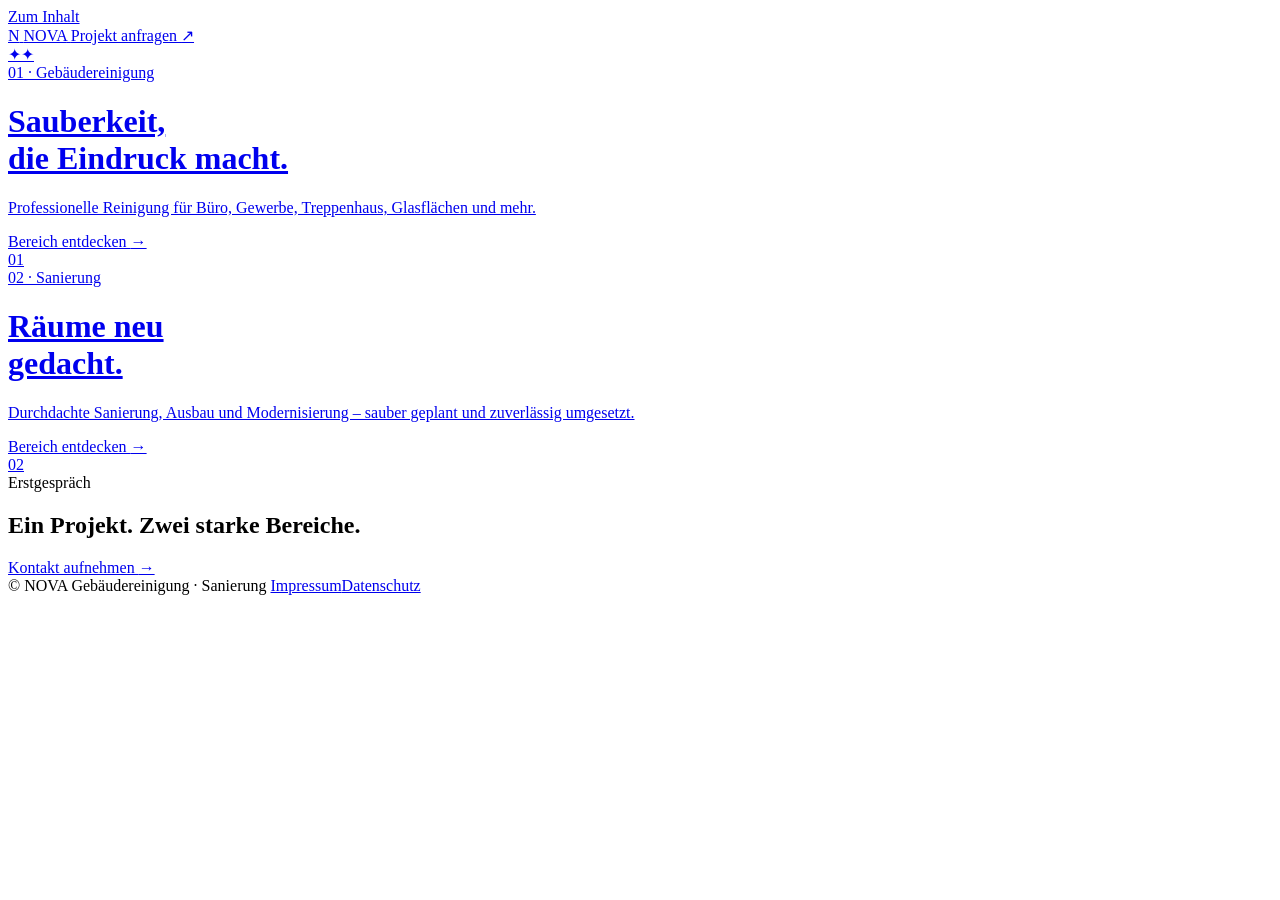
==== index.html @ b368f91c "Initialize website gateway" ====
<!doctype html>
<html lang="de">
<head>
  <meta charset="utf-8">
  <meta name="viewport" content="width=device-width,initial-scale=1">
  <meta name="theme-color" content="#101511">
  <meta name="description" content="Professionelle Gebäudereinigung und Sanierung aus einer Hand.">
  <title>NOVA | Gebäudereinigung & Sanierung</title>
  <link rel="preconnect" href="https://fonts.googleapis.com">
  <link rel="preconnect" href="https://fonts.gstatic.com" crossorigin>
  <link href="https://fonts.googleapis.com/css2?family=DM+Sans:wght@400;500;600;700&family=Manrope:wght@600;700;800&display=swap" rel="stylesheet">
  <link rel="stylesheet" href="styles.css">
</head>
<body class="gateway-page">
  <a class="skip-link" href="#bereiche">Zum Inhalt</a>
  <header class="gateway-header">
    <a class="brand brand--light" href="index.html" aria-label="Startseite">
      <span class="brand-mark" aria-hidden="true">N</span>
      <span>NOVA</span>
    </a>
    <a class="header-cta" href="#kontakt">Projekt anfragen <span aria-hidden="true">↗</span></a>
  </header>

  <main id="bereiche" class="gateway" aria-label="Leistungsbereich auswählen">
    <a class="gateway-panel gateway-panel--clean" href="reinigung.html">
      <div class="gateway-art gateway-art--clean" aria-hidden="true">
        <span class="orb orb-a"></span><span class="orb orb-b"></span><span class="grid-lines"></span>
        <span class="clean-spark spark-1">✦</span><span class="clean-spark spark-2">✦</span>
      </div>
      <div class="panel-shade"></div>
      <div class="gateway-content reveal">
        <span class="eyebrow">01 · Gebäudereinigung</span>
        <h1>Sauberkeit,<br>die Eindruck macht.</h1>
        <p>Professionelle Reinigung für Büro, Gewerbe, Treppenhaus, Glasflächen und mehr.</p>
        <span class="gateway-link">Bereich entdecken <span class="round-arrow">→</span></span>
      </div>
      <div class="panel-index" aria-hidden="true">01</div>
    </a>

    <a class="gateway-panel gateway-panel--build" href="sanierung.html">
      <div class="gateway-art gateway-art--build" aria-hidden="true">
        <span class="blueprint"></span><span class="build-block block-a"></span><span class="build-block block-b"></span>
        <span class="measure-line"></span>
      </div>
      <div class="panel-shade"></div>
      <div class="gateway-content reveal">
        <span class="eyebrow">02 · Sanierung</span>
        <h1>Räume neu<br>gedacht.</h1>
        <p>Durchdachte Sanierung, Ausbau und Modernisierung – sauber geplant und zuverlässig umgesetzt.</p>
        <span class="gateway-link">Bereich entdecken <span class="round-arrow">→</span></span>
      </div>
      <div class="panel-index" aria-hidden="true">02</div>
    </a>
  </main>

  <section id="kontakt" class="gateway-contact">
    <div>
      <span class="eyebrow eyebrow--dark">Erstgespräch</span>
      <h2>Ein Projekt. Zwei starke Bereiche.</h2>
    </div>
    <a href="mailto:kontakt@example.de" class="button button--dark">Kontakt aufnehmen <span>→</span></a>
  </section>

  <footer class="minimal-footer">
    <span>© <span data-year></span> NOVA</span>
    <span>Gebäudereinigung · Sanierung</span>
    <span class="footer-links"><a href="#">Impressum</a><a href="#">Datenschutz</a></span>
  </footer>
  <script src="app.js"></script>
</body>
</html>
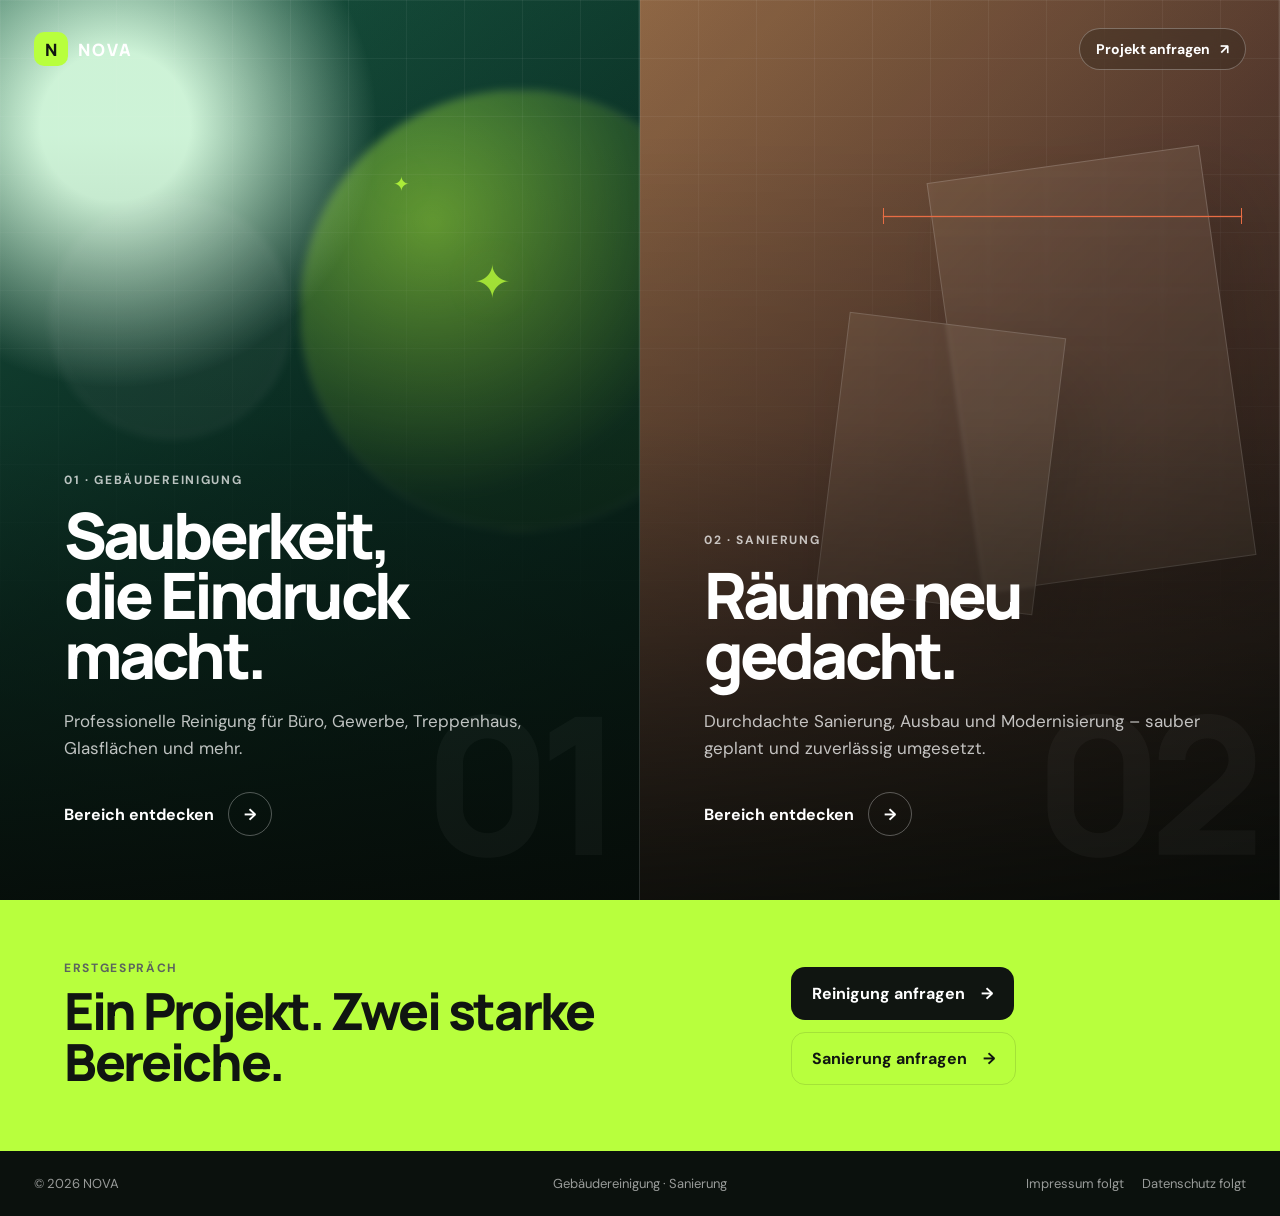
==== commit cc0397d0: "Polish gateway contact actions" ====
--- a/index.html
+++ b/index.html
@@ -58,13 +58,16 @@
       <span class="eyebrow eyebrow--dark">Erstgespräch</span>
       <h2>Ein Projekt. Zwei starke Bereiche.</h2>
     </div>
-    <a href="mailto:kontakt@example.de" class="button button--dark">Kontakt aufnehmen <span>→</span></a>
+    <div class="hero-actions">
+      <a href="reinigung.html#kontakt" class="button button--dark">Reinigung anfragen <span>→</span></a>
+      <a href="sanierung.html#kontakt" class="button button--ghost">Sanierung anfragen <span>→</span></a>
+    </div>
   </section>
 
   <footer class="minimal-footer">
     <span>© <span data-year></span> NOVA</span>
     <span>Gebäudereinigung · Sanierung</span>
-    <span class="footer-links"><a href="#">Impressum</a><a href="#">Datenschutz</a></span>
+    <span class="footer-links"><span>Impressum folgt</span><span>Datenschutz folgt</span></span>
   </footer>
   <script src="app.js"></script>
 </body>
--- a/styles.css
+++ b/styles.css
@@ -0,0 +1,30 @@
+:root{
+  --ink:#101511;--paper:#f4f3ee;--white:#fff;--muted:#69716b;
+  --green:#b8ff3d;--green-deep:#183e2c;--sand:#d9c7a7;--orange:#ff774a;
+  --line:rgba(16,21,17,.12);--radius:26px;--shadow:0 24px 60px rgba(16,21,17,.10);
+}
+*{box-sizing:border-box}html{scroll-behavior:smooth}body{margin:0;font-family:"DM Sans",sans-serif;color:var(--ink);background:var(--paper);-webkit-font-smoothing:antialiased}a{color:inherit;text-decoration:none}button,input,textarea,select{font:inherit}img{max-width:100%;display:block}.skip-link{position:fixed;left:16px;top:-100px;z-index:100;background:#fff;padding:12px 16px;border-radius:12px}.skip-link:focus{top:16px}.brand{display:inline-flex;align-items:center;gap:10px;font:800 17px/1 "Manrope",sans-serif;letter-spacing:.14em}.brand-mark{width:34px;height:34px;display:grid;place-items:center;border-radius:10px;background:var(--ink);color:var(--green);letter-spacing:0}.brand--light{color:#fff}.brand--light .brand-mark{background:var(--green);color:var(--ink)}.eyebrow{display:inline-flex;align-items:center;gap:8px;font-size:12px;font-weight:700;letter-spacing:.14em;text-transform:uppercase;color:rgba(255,255,255,.72)}.eyebrow--dark{color:#5b645e}.button{display:inline-flex;align-items:center;justify-content:center;gap:16px;padding:15px 20px;border-radius:14px;border:1px solid transparent;font-weight:700;transition:.25s ease;cursor:pointer}.button span{transition:transform .25s ease}.button:hover span{transform:translateX(4px)}.button--dark{background:var(--ink);color:#fff}.button--dark:hover{background:#263029}.button--lime{background:var(--green);color:var(--ink)}.button--lime:hover{transform:translateY(-2px);box-shadow:0 12px 28px rgba(184,255,61,.22)}.button--ghost{border-color:var(--line);background:transparent}.button--ghost:hover{background:#fff}.button--light{background:#fff;color:var(--ink)}.container{width:min(1180px,calc(100% - 48px));margin:auto}.section{padding:112px 0}.section-head{display:grid;grid-template-columns:.8fr 1.2fr;gap:56px;align-items:end;margin-bottom:52px}.section-head h2,.display-title{font:800 clamp(38px,5vw,70px)/.98 "Manrope",sans-serif;letter-spacing:-.055em;margin:10px 0 0}.section-head p{margin:0;color:var(--muted);font-size:18px;line-height:1.65;max-width:650px}.reveal{opacity:0;transform:translateY(20px);transition:opacity .7s ease,transform .7s ease}.reveal.is-visible{opacity:1;transform:none}
+
+/* Gateway */
+.gateway-page{background:#0b110d}.gateway-header{position:fixed;z-index:20;top:0;left:0;width:100%;display:flex;justify-content:space-between;align-items:center;padding:28px 34px;color:#fff;pointer-events:none}.gateway-header>*{pointer-events:auto}.header-cta{display:inline-flex;align-items:center;gap:10px;border:1px solid rgba(255,255,255,.28);backdrop-filter:blur(14px);background:rgba(10,15,12,.22);padding:11px 16px;border-radius:999px;font-size:14px;font-weight:700}.gateway{min-height:100svh;display:grid;grid-template-columns:1fr 1fr}.gateway-panel{position:relative;min-height:100svh;overflow:hidden;color:#fff;display:flex;align-items:flex-end;padding:clamp(32px,5vw,74px);isolation:isolate}.gateway-panel:after{content:"";position:absolute;inset:0;border-right:1px solid rgba(255,255,255,.14);pointer-events:none}.gateway-art,.panel-shade{position:absolute;inset:0;z-index:-2}.panel-shade{z-index:-1;background:linear-gradient(180deg,rgba(6,10,7,.05) 15%,rgba(6,10,7,.2) 47%,rgba(6,10,7,.86) 100%)}.gateway-art{transition:transform .8s cubic-bezier(.2,.8,.2,1),filter .8s ease}.gateway-panel:hover .gateway-art{transform:scale(1.045)}.gateway-art--clean{background:radial-gradient(circle at 18% 14%,#d8ffe2 0 8%,transparent 28%),linear-gradient(145deg,#1b5c46 0%,#0b3327 48%,#061b14 100%)}.gateway-art--build{background:linear-gradient(135deg,#966c48 0%,#573b2f 48%,#1e1714 100%)}.orb{position:absolute;border-radius:999px;filter:blur(4px);border:1px solid rgba(255,255,255,.18)}.orb-a{width:440px;height:440px;right:-100px;top:10%;background:radial-gradient(circle at 30% 30%,rgba(184,255,61,.55),rgba(184,255,61,.04) 64%)}.orb-b{width:240px;height:240px;left:8%;top:22%;background:rgba(255,255,255,.05)}.grid-lines,.blueprint{position:absolute;inset:0;background-image:linear-gradient(rgba(255,255,255,.06) 1px,transparent 1px),linear-gradient(90deg,rgba(255,255,255,.06) 1px,transparent 1px);background-size:58px 58px;mask-image:linear-gradient(to bottom,black,transparent 78%)}.clean-spark{position:absolute;color:var(--green);font-size:46px;filter:drop-shadow(0 0 18px rgba(184,255,61,.3))}.spark-1{right:20%;top:28%}.spark-2{right:36%;top:19%;font-size:20px}.build-block{position:absolute;border:1px solid rgba(255,255,255,.18);background:rgba(238,216,188,.09);backdrop-filter:blur(2px);transform:rotate(-8deg);box-shadow:30px 40px 80px rgba(0,0,0,.14)}.block-a{width:43%;height:46%;right:8%;top:18%}.block-b{width:34%;height:31%;right:36%;top:36%;transform:rotate(7deg)}.measure-line{position:absolute;width:56%;height:1px;background:var(--orange);right:6%;top:24%;box-shadow:0 0 0 1px rgba(255,119,74,.15)}.measure-line:before,.measure-line:after{content:"";position:absolute;width:1px;height:16px;background:var(--orange);top:-8px}.measure-line:before{left:0}.measure-line:after{right:0}.gateway-content{position:relative;z-index:2;max-width:620px}.gateway-content h1{font:800 clamp(44px,5vw,78px)/.94 "Manrope",sans-serif;letter-spacing:-.06em;margin:16px 0 22px}.gateway-content p{font-size:17px;line-height:1.6;color:rgba(255,255,255,.74);max-width:500px;margin:0 0 30px}.gateway-link{display:inline-flex;align-items:center;gap:14px;font-weight:700}.round-arrow{display:grid;place-items:center;width:44px;height:44px;border-radius:50%;border:1px solid rgba(255,255,255,.3);transition:.25s ease}.gateway-panel:hover .round-arrow{background:#fff;color:#111;transform:translateX(5px)}.panel-index{position:absolute;right:28px;bottom:22px;font:800 clamp(90px,15vw,210px)/1 "Manrope",sans-serif;letter-spacing:-.07em;color:rgba(255,255,255,.035);z-index:-1}.gateway-contact{background:var(--green);padding:56px max(24px,5vw);display:flex;align-items:center;justify-content:space-between;gap:30px}.gateway-contact h2{font:800 clamp(28px,4vw,52px)/1 "Manrope",sans-serif;letter-spacing:-.045em;margin:8px 0}.minimal-footer{background:#0b110d;color:rgba(255,255,255,.58);display:grid;grid-template-columns:1fr auto 1fr;gap:20px;padding:24px 34px;font-size:13px}.minimal-footer .footer-links{justify-self:end;display:flex;gap:18px}
+
+/* Internal navigation */
+.site-nav{position:fixed;top:16px;left:50%;transform:translateX(-50%);z-index:50;width:min(1180px,calc(100% - 32px));display:flex;align-items:center;justify-content:space-between;padding:11px 12px 11px 16px;border:1px solid rgba(255,255,255,.13);background:rgba(14,20,16,.78);backdrop-filter:blur(18px);border-radius:18px;color:#fff;box-shadow:0 10px 34px rgba(0,0,0,.12)}.nav-links{display:flex;align-items:center;gap:6px}.nav-links>a{padding:10px 13px;border-radius:11px;font-size:14px;color:rgba(255,255,255,.74)}.nav-links>a:hover{background:rgba(255,255,255,.08);color:#fff}.nav-switch{border-left:1px solid rgba(255,255,255,.14);margin-left:4px;padding-left:10px!important}.nav-button{background:var(--green);color:var(--ink)!important;font-weight:700}.menu-toggle{display:none;background:none;border:0;color:#fff;padding:8px;cursor:pointer}.menu-toggle span{display:block;width:22px;height:2px;background:currentColor;margin:5px}
+
+/* Hero */
+.sub-hero{min-height:800px;height:100svh;max-height:980px;color:#fff;position:relative;overflow:hidden;display:flex;align-items:flex-end;background:#0e1712}.sub-hero--build{background:#201712}.hero-backdrop{position:absolute;inset:0;overflow:hidden}.hero-backdrop:before{content:"";position:absolute;inset:0;background:radial-gradient(circle at 70% 25%,rgba(184,255,61,.2),transparent 30%),linear-gradient(120deg,#183f30 0%,#0f231b 52%,#09120d 100%)}.sub-hero--build .hero-backdrop:before{background:radial-gradient(circle at 76% 24%,rgba(255,119,74,.22),transparent 29%),linear-gradient(120deg,#5a3f32 0%,#2d211b 52%,#17110e 100%)}.hero-mesh{position:absolute;inset:0;background-image:linear-gradient(rgba(255,255,255,.05) 1px,transparent 1px),linear-gradient(90deg,rgba(255,255,255,.05) 1px,transparent 1px);background-size:72px 72px;mask-image:linear-gradient(to right,transparent,black)}.hero-shape{position:absolute;right:7%;top:18%;width:min(42vw,560px);aspect-ratio:1;border-radius:40% 60% 48% 52%/55% 41% 59% 45%;border:1px solid rgba(255,255,255,.14);background:linear-gradient(145deg,rgba(255,255,255,.12),rgba(255,255,255,.02));box-shadow:inset 0 0 80px rgba(255,255,255,.05),0 40px 100px rgba(0,0,0,.2);transform:rotate(-8deg)}.sub-hero--build .hero-shape{border-radius:8px;transform:rotate(-6deg);background:linear-gradient(145deg,rgba(255,170,120,.16),rgba(255,255,255,.03))}.hero-shape:after{content:"";position:absolute;width:58%;height:58%;right:12%;bottom:11%;border:1px solid rgba(255,255,255,.12);border-radius:inherit}.hero-content{position:relative;z-index:2;padding:160px 0 88px}.hero-content .eyebrow{margin-bottom:20px}.hero-content h1{font:800 clamp(58px,8vw,116px)/.86 "Manrope",sans-serif;letter-spacing:-.07em;margin:0;max-width:900px}.hero-content p{max-width:650px;font-size:20px;line-height:1.6;color:rgba(255,255,255,.68);margin:30px 0 34px}.hero-actions{display:flex;gap:12px;flex-wrap:wrap}.hero-note{position:absolute;right:4vw;bottom:56px;display:flex;align-items:center;gap:12px;color:rgba(255,255,255,.65);font-size:13px;writing-mode:vertical-rl}.hero-note:before{content:"";height:56px;width:1px;background:rgba(255,255,255,.25)}
+
+/* Content */
+.intro-strip{background:#fff;border-bottom:1px solid var(--line)}.intro-grid{display:grid;grid-template-columns:1.25fr .75fr;gap:60px;padding:72px 0}.intro-grid h2{font:800 clamp(34px,4vw,56px)/1.04 "Manrope",sans-serif;letter-spacing:-.05em;margin:0}.intro-grid p{color:var(--muted);font-size:17px;line-height:1.75;margin:0}.service-grid{display:grid;grid-template-columns:repeat(3,1fr);gap:14px}.service-card{min-height:290px;padding:30px;border-radius:var(--radius);background:#fff;border:1px solid var(--line);display:flex;flex-direction:column;transition:.3s ease;position:relative;overflow:hidden}.service-card:hover{transform:translateY(-5px);box-shadow:var(--shadow)}.service-card:before{content:"";position:absolute;width:130px;height:130px;border-radius:50%;right:-45px;top:-45px;background:var(--accent,rgba(184,255,61,.16));transition:.3s ease}.service-card:hover:before{transform:scale(1.4)}.service-icon{width:48px;height:48px;border-radius:14px;display:grid;place-items:center;background:#f0f2ed;font-size:20px;margin-bottom:auto}.service-card h3{font:700 22px/1.2 "Manrope",sans-serif;letter-spacing:-.03em;margin:28px 0 10px}.service-card p{color:var(--muted);line-height:1.6;margin:0;font-size:15px}.feature-band{background:var(--ink);color:#fff;overflow:hidden}.feature-grid{display:grid;grid-template-columns:1fr 1fr;gap:70px;align-items:center}.feature-visual{min-height:560px;position:relative;border-radius:32px;overflow:hidden;background:linear-gradient(145deg,#254f3c,#0f241a)}.build-theme .feature-visual{background:linear-gradient(145deg,#76513e,#291c17)}.feature-visual .visual-ring{position:absolute;width:72%;aspect-ratio:1;border-radius:50%;border:1px solid rgba(255,255,255,.13);left:14%;top:12%;box-shadow:0 0 0 50px rgba(255,255,255,.025),0 0 0 100px rgba(255,255,255,.02)}.build-theme .feature-visual .visual-ring{border-radius:12px;transform:rotate(7deg)}.feature-visual .visual-label{position:absolute;left:28px;bottom:28px;padding:12px 15px;border-radius:12px;background:rgba(0,0,0,.32);backdrop-filter:blur(12px);font-size:13px}.feature-copy h2{font:800 clamp(40px,5vw,68px)/.98 "Manrope",sans-serif;letter-spacing:-.055em;margin:14px 0 26px}.feature-copy>p{font-size:18px;line-height:1.7;color:rgba(255,255,255,.64)}.check-list{list-style:none;margin:32px 0 0;padding:0}.check-list li{display:flex;gap:13px;align-items:flex-start;padding:15px 0;border-top:1px solid rgba(255,255,255,.12)}.check-list b{font-size:14px}.check{flex:0 0 24px;height:24px;border-radius:50%;display:grid;place-items:center;background:var(--green);color:var(--ink);font-size:12px;font-weight:800}.process-grid{display:grid;grid-template-columns:repeat(3,1fr);gap:16px}.process-step{padding:30px;border-top:1px solid #aeb5af}.step-num{font:700 13px "Manrope",sans-serif;color:#7b847e}.process-step h3{font:700 24px/1.15 "Manrope",sans-serif;letter-spacing:-.03em;margin:48px 0 12px}.process-step p{color:var(--muted);line-height:1.65}.cta-section{padding:40px 0 100px}.cta-box{padding:64px;border-radius:34px;background:var(--green);display:grid;grid-template-columns:1.4fr .6fr;gap:40px;align-items:end;overflow:hidden;position:relative}.build-theme .cta-box{background:#ff8b62}.cta-box:after{content:"";position:absolute;width:320px;height:320px;border:1px solid rgba(16,21,17,.14);border-radius:50%;right:-120px;top:-160px}.cta-box h2{font:800 clamp(42px,5vw,72px)/.93 "Manrope",sans-serif;letter-spacing:-.06em;margin:10px 0 0}.cta-box p{font-size:17px;line-height:1.6;margin:0 0 20px}.cta-actions{position:relative;z-index:2}
+
+/* Contact */
+.contact-section{background:#fff}.contact-grid{display:grid;grid-template-columns:.8fr 1.2fr;gap:80px}.contact-copy h2{font:800 clamp(40px,5vw,64px)/1 "Manrope",sans-serif;letter-spacing:-.05em;margin:10px 0 20px}.contact-copy p{color:var(--muted);line-height:1.7}.contact-placeholder{margin-top:34px;padding:18px;border-radius:16px;background:#f3f4f0;color:#626a64;font-size:13px;line-height:1.6}.contact-form{display:grid;grid-template-columns:1fr 1fr;gap:14px}.field{display:flex;flex-direction:column;gap:8px}.field--full{grid-column:1/-1}.field label{font-size:13px;font-weight:700}.field input,.field select,.field textarea{width:100%;border:1px solid #dce0dc;background:#fafbf9;border-radius:14px;padding:15px 16px;outline:none;transition:.2s ease}.field textarea{min-height:130px;resize:vertical}.field input:focus,.field select:focus,.field textarea:focus{border-color:#859188;box-shadow:0 0 0 4px rgba(80,110,90,.08)}.form-note{grid-column:1/-1;color:#7b837d;font-size:12px;line-height:1.5}.toast{position:fixed;right:24px;bottom:24px;z-index:100;background:#101511;color:#fff;padding:15px 18px;border-radius:14px;box-shadow:0 18px 50px rgba(0,0,0,.18);transform:translateY(30px);opacity:0;pointer-events:none;transition:.3s ease;max-width:360px}.toast.show{transform:none;opacity:1}.footer{background:#0d120f;color:#fff;padding:62px 0 26px}.footer-top{display:grid;grid-template-columns:1.5fr 1fr 1fr;gap:50px;padding-bottom:52px}.footer-brand p{max-width:420px;color:rgba(255,255,255,.56);line-height:1.65;margin-top:18px}.footer-col h4{font:700 13px "Manrope",sans-serif;text-transform:uppercase;letter-spacing:.12em;color:rgba(255,255,255,.45);margin:0 0 16px}.footer-col a{display:block;padding:6px 0;color:rgba(255,255,255,.72);font-size:14px}.footer-bottom{border-top:1px solid rgba(255,255,255,.1);padding-top:22px;display:flex;justify-content:space-between;color:rgba(255,255,255,.42);font-size:12px}
+
+/* Responsive */
+@media (max-width:900px){
+  .gateway{grid-template-columns:1fr}.gateway-panel{min-height:68svh;padding:90px 24px 40px}.gateway-panel:after{border-right:0;border-bottom:1px solid rgba(255,255,255,.14)}.gateway-header{padding:20px 18px}.header-cta{font-size:0}.header-cta span{font-size:16px}.gateway-contact{align-items:flex-start;flex-direction:column}.minimal-footer{grid-template-columns:1fr;justify-items:start}.minimal-footer .footer-links{justify-self:start}.section{padding:82px 0}.section-head,.feature-grid,.contact-grid,.intro-grid{grid-template-columns:1fr;gap:30px}.service-grid{grid-template-columns:1fr 1fr}.feature-visual{min-height:420px;order:2}.cta-box{grid-template-columns:1fr;padding:44px 28px}.footer-top{grid-template-columns:1fr 1fr}.footer-brand{grid-column:1/-1}.nav-links{position:absolute;top:66px;left:0;width:100%;padding:10px;display:none;flex-direction:column;align-items:stretch;border-radius:18px;background:#101611;box-shadow:0 20px 50px rgba(0,0,0,.25)}.site-nav.is-open .nav-links{display:flex}.nav-links>a{padding:13px}.nav-switch{border-left:0;margin:0;padding-left:13px!important;border-top:1px solid rgba(255,255,255,.09)}.menu-toggle{display:block}.hero-note{display:none}.sub-hero{min-height:700px}.hero-shape{width:70vw;right:-18%;top:14%}.process-grid{grid-template-columns:1fr}.process-step h3{margin-top:22px}
+}
+@media (max-width:620px){
+  .container{width:min(100% - 30px,1180px)}.gateway-content h1{font-size:47px}.gateway-content p{font-size:15px}.gateway-panel{min-height:72svh}.gateway-contact{padding:44px 20px}.service-grid{grid-template-columns:1fr}.service-card{min-height:240px}.sub-hero{min-height:660px}.hero-content{padding:140px 0 62px}.hero-content h1{font-size:56px}.hero-content p{font-size:17px}.section-head p{font-size:16px}.feature-copy h2{font-size:42px}.contact-form{grid-template-columns:1fr}.field--full,.form-note{grid-column:auto}.footer-top{grid-template-columns:1fr}.footer-brand{grid-column:auto}.footer-bottom{gap:12px;flex-direction:column}.minimal-footer{padding:24px 20px}.site-nav{top:10px}.cta-box h2{font-size:44px}
+}
+@media (prefers-reduced-motion:reduce){html{scroll-behavior:auto}*,*:before,*:after{transition:none!important;animation:none!important}.reveal{opacity:1;transform:none}}
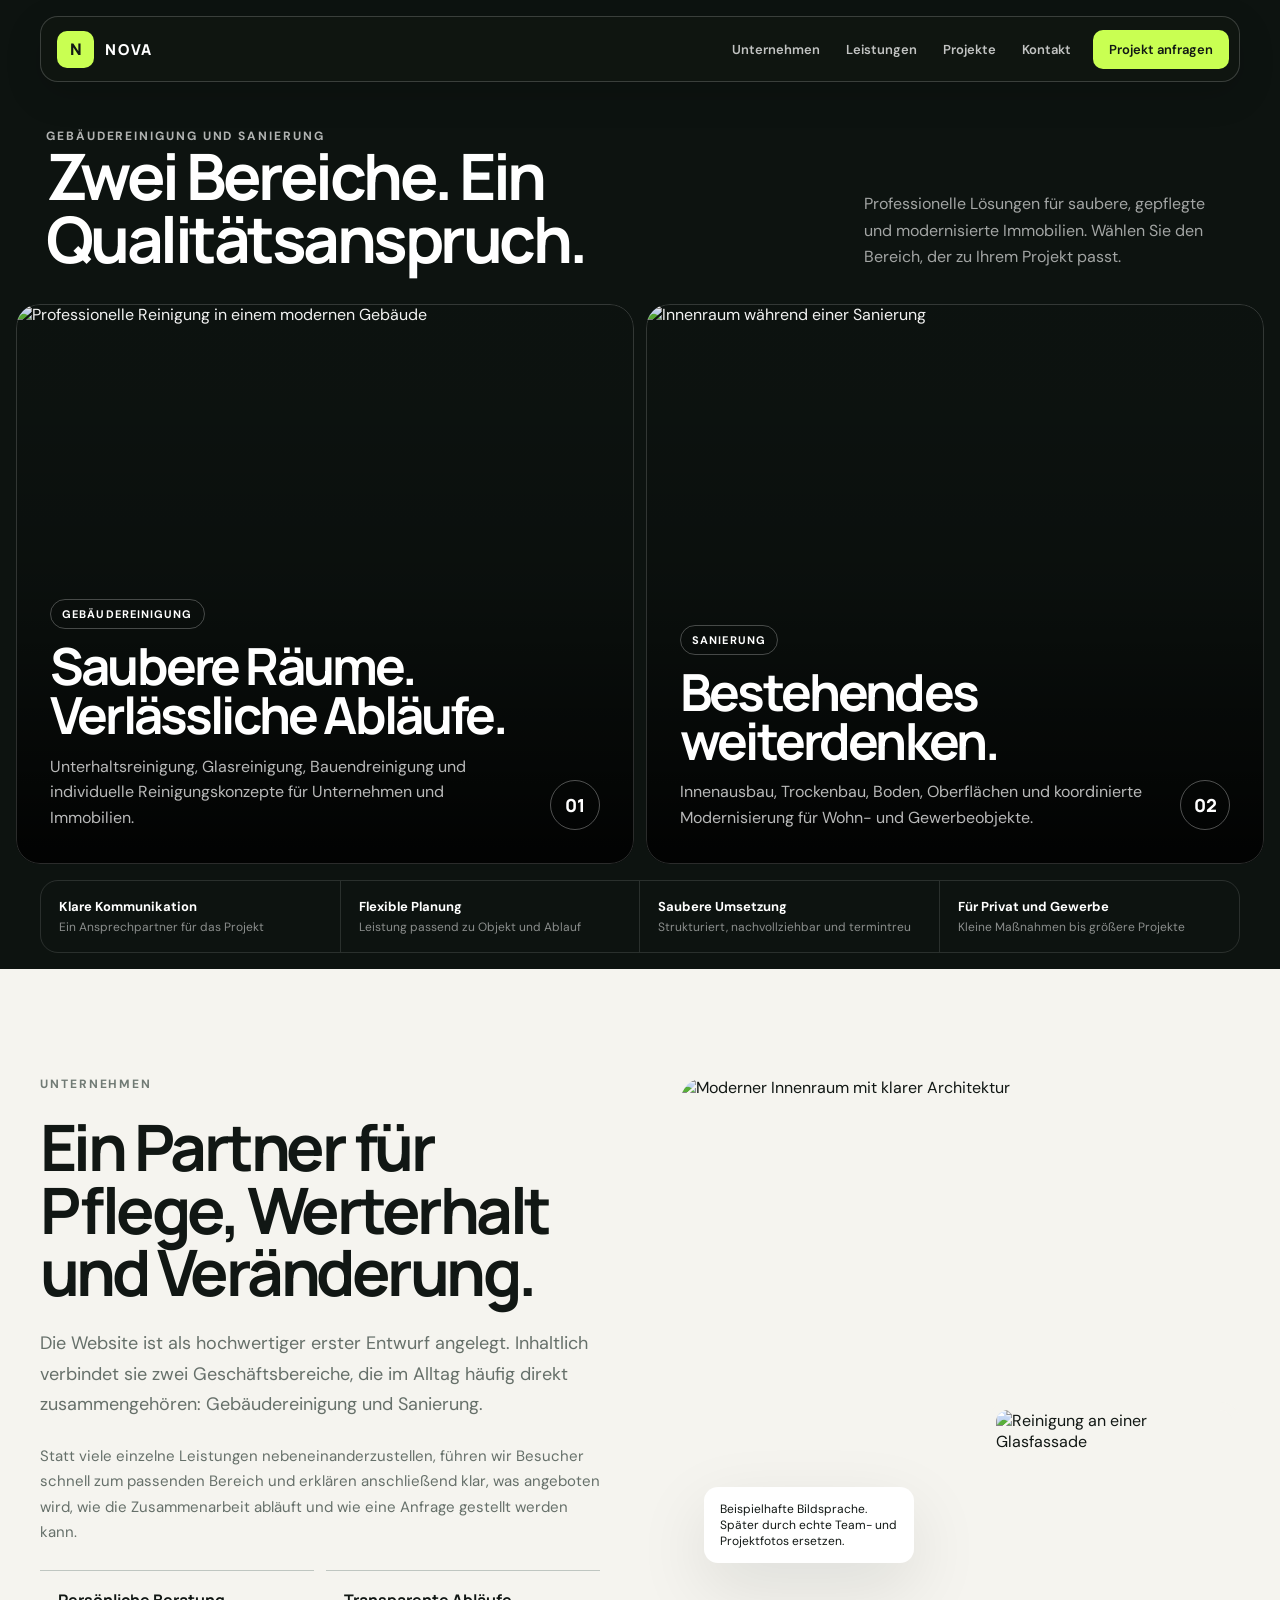
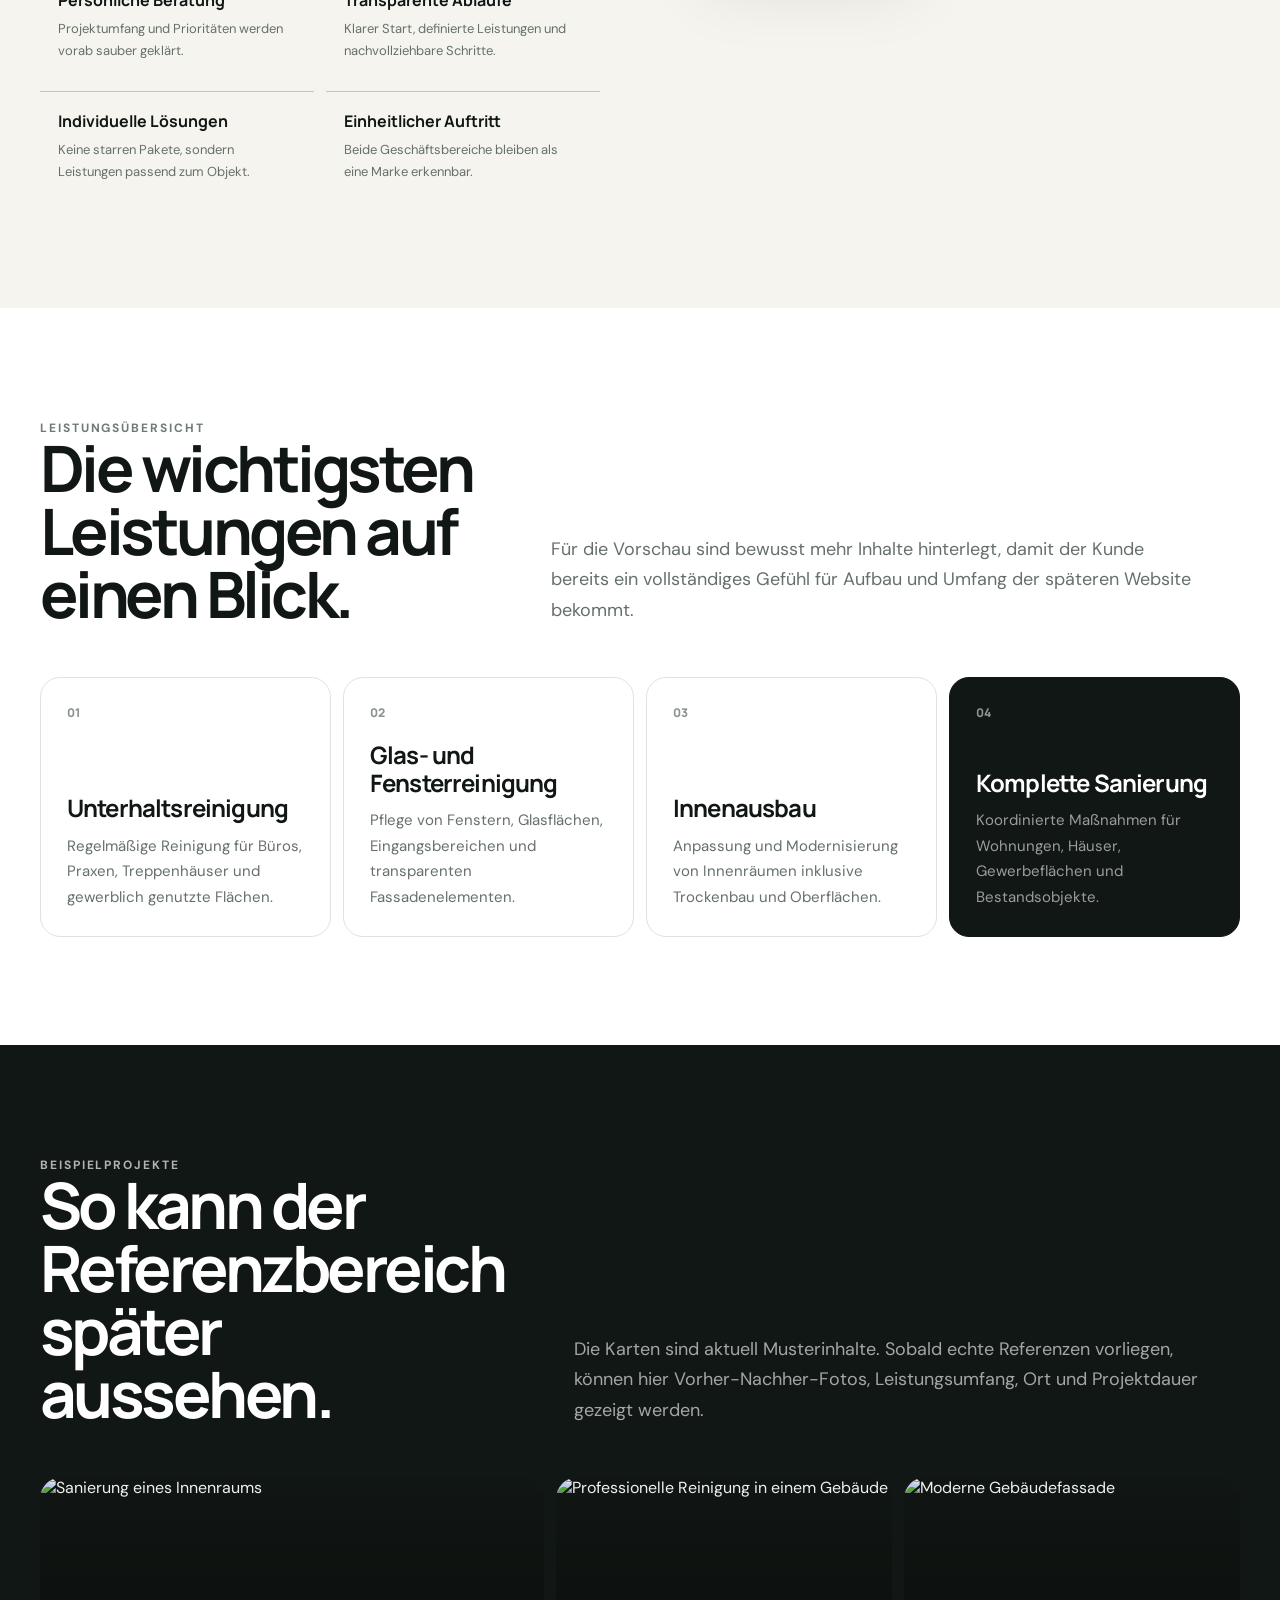
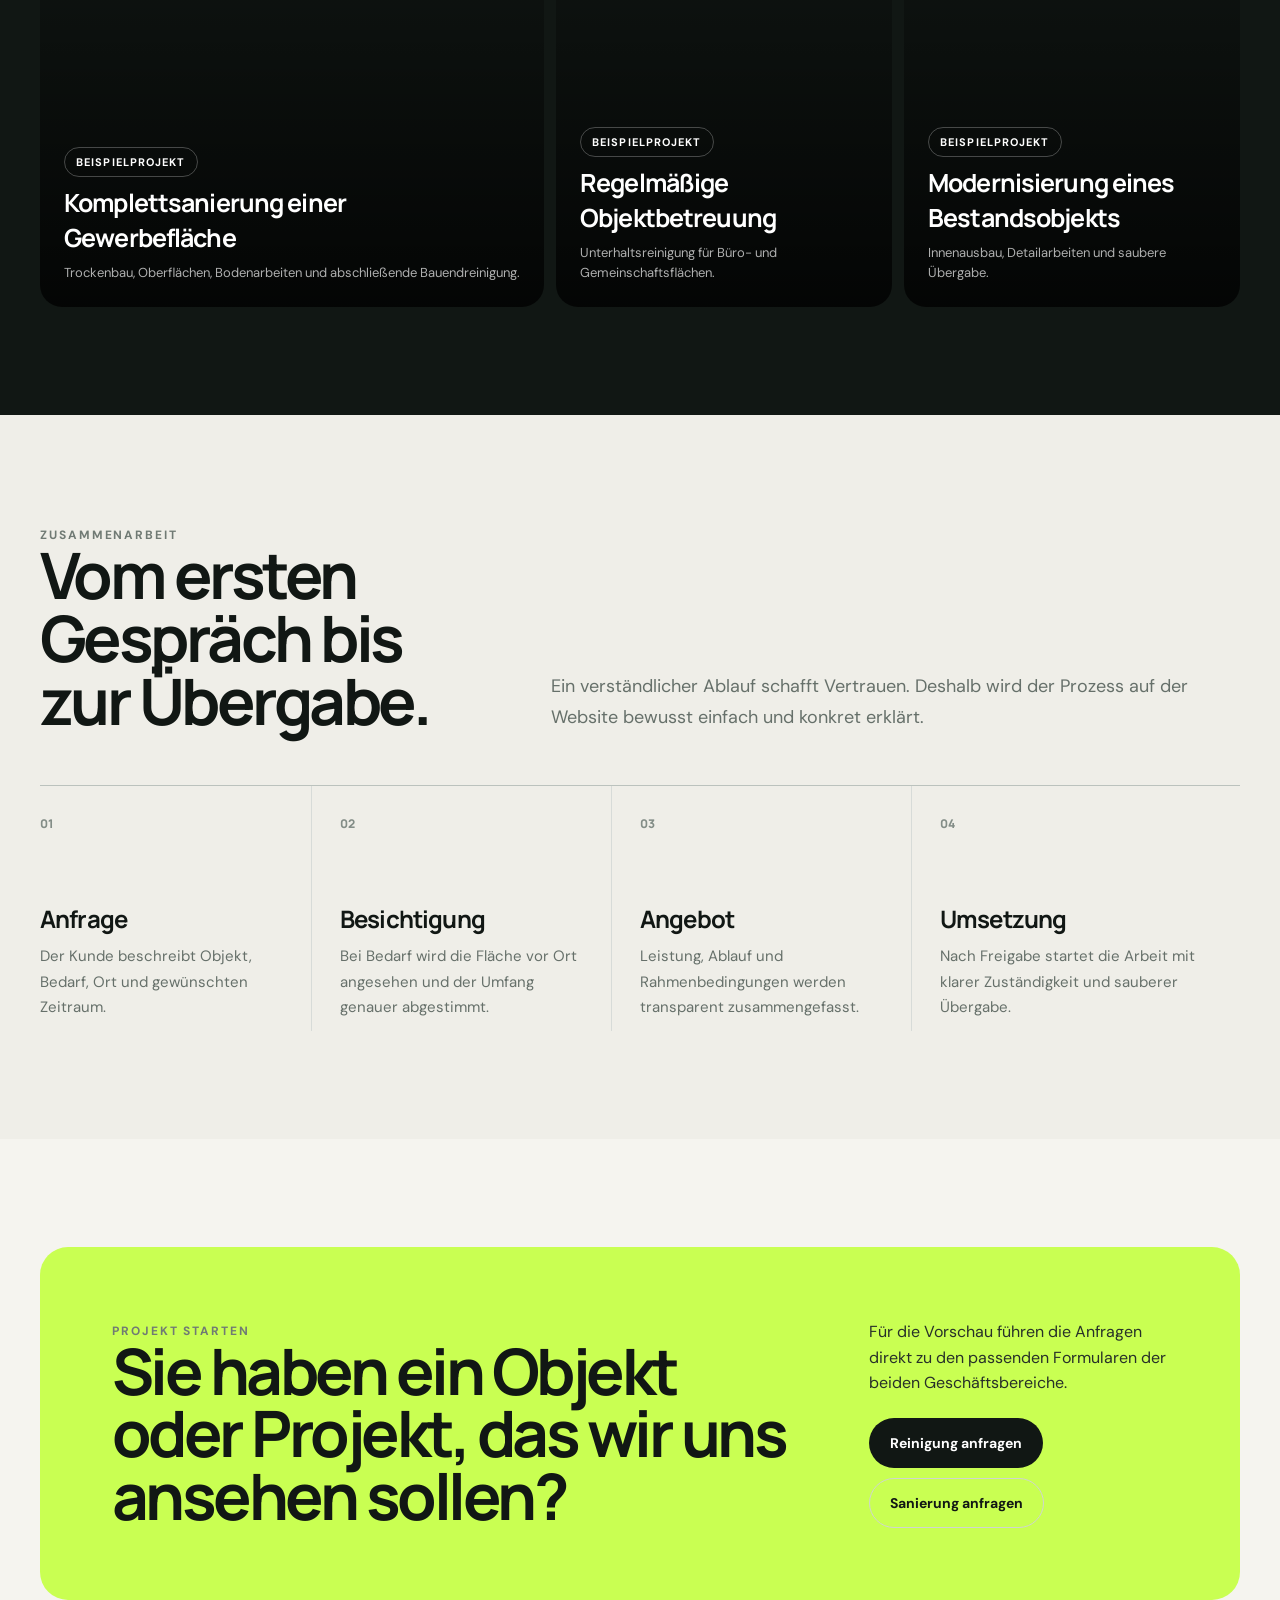
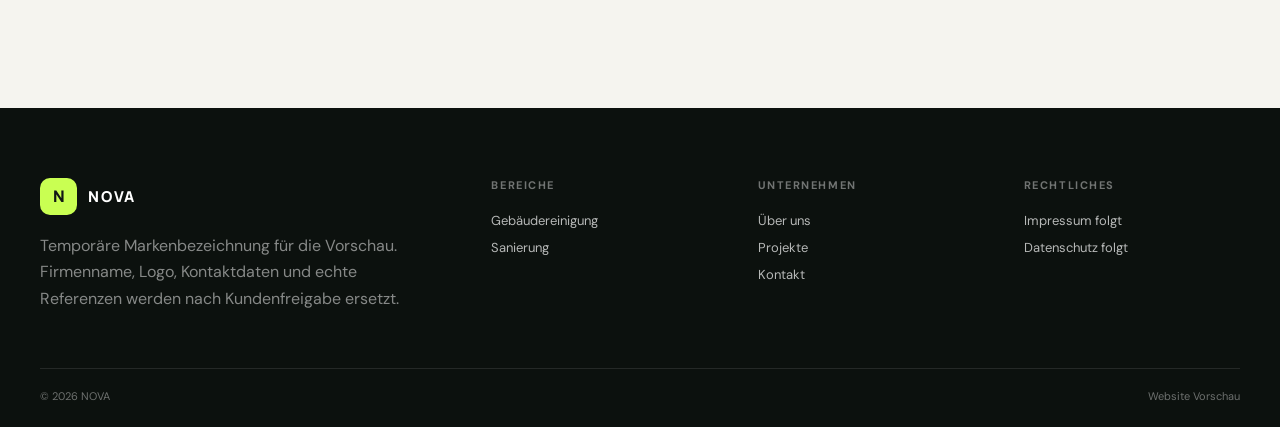
==== commit 1e28c8d4: "Rebuild homepage with richer content and photo-led split experience" ====
--- a/index.html
+++ b/index.html
@@ -3,72 +3,221 @@
 <head>
   <meta charset="utf-8">
   <meta name="viewport" content="width=device-width,initial-scale=1">
-  <meta name="theme-color" content="#101511">
-  <meta name="description" content="Professionelle Gebäudereinigung und Sanierung aus einer Hand.">
+  <meta name="theme-color" content="#0d1310">
+  <meta name="description" content="Gebäudereinigung und Sanierung aus einer Hand.">
   <title>NOVA | Gebäudereinigung & Sanierung</title>
   <link rel="preconnect" href="https://fonts.googleapis.com">
   <link rel="preconnect" href="https://fonts.gstatic.com" crossorigin>
   <link href="https://fonts.googleapis.com/css2?family=DM+Sans:wght@400;500;600;700&family=Manrope:wght@600;700;800&display=swap" rel="stylesheet">
   <link rel="stylesheet" href="styles.css">
 </head>
-<body class="gateway-page">
-  <a class="skip-link" href="#bereiche">Zum Inhalt</a>
-  <header class="gateway-header">
-    <a class="brand brand--light" href="index.html" aria-label="Startseite">
-      <span class="brand-mark" aria-hidden="true">N</span>
-      <span>NOVA</span>
-    </a>
-    <a class="header-cta" href="#kontakt">Projekt anfragen <span aria-hidden="true">↗</span></a>
-  </header>
-
-  <main id="bereiche" class="gateway" aria-label="Leistungsbereich auswählen">
-    <a class="gateway-panel gateway-panel--clean" href="reinigung.html">
-      <div class="gateway-art gateway-art--clean" aria-hidden="true">
-        <span class="orb orb-a"></span><span class="orb orb-b"></span><span class="grid-lines"></span>
-        <span class="clean-spark spark-1">✦</span><span class="clean-spark spark-2">✦</span>
-      </div>
-      <div class="panel-shade"></div>
-      <div class="gateway-content reveal">
-        <span class="eyebrow">01 · Gebäudereinigung</span>
-        <h1>Sauberkeit,<br>die Eindruck macht.</h1>
-        <p>Professionelle Reinigung für Büro, Gewerbe, Treppenhaus, Glasflächen und mehr.</p>
-        <span class="gateway-link">Bereich entdecken <span class="round-arrow">→</span></span>
-      </div>
-      <div class="panel-index" aria-hidden="true">01</div>
-    </a>
-
-    <a class="gateway-panel gateway-panel--build" href="sanierung.html">
-      <div class="gateway-art gateway-art--build" aria-hidden="true">
-        <span class="blueprint"></span><span class="build-block block-a"></span><span class="build-block block-b"></span>
-        <span class="measure-line"></span>
-      </div>
-      <div class="panel-shade"></div>
-      <div class="gateway-content reveal">
-        <span class="eyebrow">02 · Sanierung</span>
-        <h1>Räume neu<br>gedacht.</h1>
-        <p>Durchdachte Sanierung, Ausbau und Modernisierung – sauber geplant und zuverlässig umgesetzt.</p>
-        <span class="gateway-link">Bereich entdecken <span class="round-arrow">→</span></span>
-      </div>
-      <div class="panel-index" aria-hidden="true">02</div>
-    </a>
-  </main>
-
-  <section id="kontakt" class="gateway-contact">
-    <div>
-      <span class="eyebrow eyebrow--dark">Erstgespräch</span>
-      <h2>Ein Projekt. Zwei starke Bereiche.</h2>
-    </div>
-    <div class="hero-actions">
-      <a href="reinigung.html#kontakt" class="button button--dark">Reinigung anfragen <span>→</span></a>
-      <a href="sanierung.html#kontakt" class="button button--ghost">Sanierung anfragen <span>→</span></a>
-    </div>
-  </section>
-
-  <footer class="minimal-footer">
-    <span>© <span data-year></span> NOVA</span>
-    <span>Gebäudereinigung · Sanierung</span>
-    <span class="footer-links"><span>Impressum folgt</span><span>Datenschutz folgt</span></span>
-  </footer>
-  <script src="app.js"></script>
+<body>
+<header class="site-header">
+  <div class="nav-shell">
+    <a class="brand" href="index.html" aria-label="Startseite"><span class="brand-box">N</span><span>NOVA</span></a>
+    <button class="menu-button" aria-label="Menü öffnen" aria-expanded="false"><i></i><i></i></button>
+    <nav class="nav-links" aria-label="Hauptnavigation">
+      <a href="#unternehmen">Unternehmen</a>
+      <a href="#leistungen">Leistungen</a>
+      <a href="#projekte">Projekte</a>
+      <a href="#kontakt">Kontakt</a>
+      <a class="nav-cta" href="#kontakt">Projekt anfragen</a>
+    </nav>
+  </div>
+</header>
+
+<main>
+  <section class="home-hero">
+    <div class="home-intro reveal">
+      <div>
+        <span class="kicker light">Gebäudereinigung und Sanierung</span>
+        <h1>Zwei Bereiche. Ein Qualitätsanspruch.</h1>
+      </div>
+      <p>Professionelle Lösungen für saubere, gepflegte und modernisierte Immobilien. Wählen Sie den Bereich, der zu Ihrem Projekt passt.</p>
+    </div>
+
+    <div class="split-grid">
+      <a class="split-card reveal" href="reinigung.html">
+        <img src="https://images.unsplash.com/photo-1437326300822-01d8f13c024f?auto=format&fit=crop&q=82&w=1800" alt="Professionelle Reinigung in einem modernen Gebäude">
+        <div class="split-card-content">
+          <div>
+            <span class="pill">Gebäudereinigung</span>
+            <h2>Saubere Räume. Verlässliche Abläufe.</h2>
+            <p>Unterhaltsreinigung, Glasreinigung, Bauendreinigung und individuelle Reinigungskonzepte für Unternehmen und Immobilien.</p>
+          </div>
+          <span class="split-number">01</span>
+        </div>
+      </a>
+
+      <a class="split-card reveal" href="sanierung.html">
+        <img src="https://images.unsplash.com/photo-1711296168555-ea2526321306?auto=format&fit=crop&q=82&w=1800" alt="Innenraum während einer Sanierung">
+        <div class="split-card-content">
+          <div>
+            <span class="pill">Sanierung</span>
+            <h2>Bestehendes weiterdenken.</h2>
+            <p>Innenausbau, Trockenbau, Boden, Oberflächen und koordinierte Modernisierung für Wohn- und Gewerbeobjekte.</p>
+          </div>
+          <span class="split-number">02</span>
+        </div>
+      </a>
+    </div>
+
+    <div class="home-trust reveal">
+      <div class="trust-item"><strong>Klare Kommunikation</strong><span>Ein Ansprechpartner für das Projekt</span></div>
+      <div class="trust-item"><strong>Flexible Planung</strong><span>Leistung passend zu Objekt und Ablauf</span></div>
+      <div class="trust-item"><strong>Saubere Umsetzung</strong><span>Strukturiert, nachvollziehbar und termintreu</span></div>
+      <div class="trust-item"><strong>Für Privat und Gewerbe</strong><span>Kleine Maßnahmen bis größere Projekte</span></div>
+    </div>
+  </section>
+
+  <section class="section" id="unternehmen">
+    <div class="container two-col">
+      <div class="about-copy reveal">
+        <span class="kicker">Unternehmen</span>
+        <h2 class="h2">Ein Partner für Pflege, Werterhalt und Veränderung.</h2>
+        <p class="body-lg">Die Website ist als hochwertiger erster Entwurf angelegt. Inhaltlich verbindet sie zwei Geschäftsbereiche, die im Alltag häufig direkt zusammengehören: Gebäudereinigung und Sanierung.</p>
+        <p class="body-md">Statt viele einzelne Leistungen nebeneinanderzustellen, führen wir Besucher schnell zum passenden Bereich und erklären anschließend klar, was angeboten wird, wie die Zusammenarbeit abläuft und wie eine Anfrage gestellt werden kann.</p>
+        <div class="about-list">
+          <div><strong>Persönliche Beratung</strong><span class="small">Projektumfang und Prioritäten werden vorab sauber geklärt.</span></div>
+          <div><strong>Transparente Abläufe</strong><span class="small">Klarer Start, definierte Leistungen und nachvollziehbare Schritte.</span></div>
+          <div><strong>Individuelle Lösungen</strong><span class="small">Keine starren Pakete, sondern Leistungen passend zum Objekt.</span></div>
+          <div><strong>Einheitlicher Auftritt</strong><span class="small">Beide Geschäftsbereiche bleiben als eine Marke erkennbar.</span></div>
+        </div>
+      </div>
+
+      <div class="image-stack reveal">
+        <img class="main-photo" src="https://images.unsplash.com/photo-1771189255372-b0f548998210?auto=format&fit=crop&q=82&w=1600" alt="Moderner Innenraum mit klarer Architektur">
+        <img class="small-photo" src="https://images.unsplash.com/photo-1561236478-a10a7659d498?auto=format&fit=crop&q=82&w=900" alt="Reinigung an einer Glasfassade">
+        <div class="image-caption">Beispielhafte Bildsprache. Später durch echte Team- und Projektfotos ersetzen.</div>
+      </div>
+    </div>
+  </section>
+
+  <section class="section white" id="leistungen">
+    <div class="container">
+      <div class="section-heading reveal">
+        <div>
+          <span class="kicker">Leistungsübersicht</span>
+          <h2 class="h2">Die wichtigsten Leistungen auf einen Blick.</h2>
+        </div>
+        <p class="body-lg">Für die Vorschau sind bewusst mehr Inhalte hinterlegt, damit der Kunde bereits ein vollständiges Gefühl für Aufbau und Umfang der späteren Website bekommt.</p>
+      </div>
+
+      <div class="service-overview-grid">
+        <article class="service-overview reveal">
+          <span class="num">01</span>
+          <h3 class="h3">Unterhaltsreinigung</h3>
+          <p class="body-md">Regelmäßige Reinigung für Büros, Praxen, Treppenhäuser und gewerblich genutzte Flächen.</p>
+        </article>
+        <article class="service-overview reveal">
+          <span class="num">02</span>
+          <h3 class="h3">Glas- und Fensterreinigung</h3>
+          <p class="body-md">Pflege von Fenstern, Glasflächen, Eingangsbereichen und transparenten Fassadenelementen.</p>
+        </article>
+        <article class="service-overview reveal">
+          <span class="num">03</span>
+          <h3 class="h3">Innenausbau</h3>
+          <p class="body-md">Anpassung und Modernisierung von Innenräumen inklusive Trockenbau und Oberflächen.</p>
+        </article>
+        <article class="service-overview dark-card reveal">
+          <span class="num">04</span>
+          <h3 class="h3">Komplette Sanierung</h3>
+          <p class="body-md">Koordinierte Maßnahmen für Wohnungen, Häuser, Gewerbeflächen und Bestandsobjekte.</p>
+        </article>
+      </div>
+    </div>
+  </section>
+
+  <section class="section dark" id="projekte">
+    <div class="container">
+      <div class="section-heading reveal">
+        <div>
+          <span class="kicker light">Beispielprojekte</span>
+          <h2 class="h2">So kann der Referenzbereich später aussehen.</h2>
+        </div>
+        <p class="body-lg" style="color:rgba(255,255,255,.62)">Die Karten sind aktuell Musterinhalte. Sobald echte Referenzen vorliegen, können hier Vorher-Nachher-Fotos, Leistungsumfang, Ort und Projektdauer gezeigt werden.</p>
+      </div>
+
+      <div class="project-grid">
+        <article class="project-card reveal">
+          <img src="https://images.unsplash.com/photo-1711296168555-ea2526321306?auto=format&fit=crop&q=82&w=1600" alt="Sanierung eines Innenraums">
+          <div class="project-card-content">
+            <span class="pill">Beispielprojekt</span>
+            <h3>Komplettsanierung einer Gewerbefläche</h3>
+            <p>Trockenbau, Oberflächen, Bodenarbeiten und abschließende Bauendreinigung.</p>
+          </div>
+        </article>
+        <article class="project-card reveal">
+          <img src="https://images.unsplash.com/photo-1437326300822-01d8f13c024f?auto=format&fit=crop&q=82&w=1200" alt="Professionelle Reinigung in einem Gebäude">
+          <div class="project-card-content">
+            <span class="pill">Beispielprojekt</span>
+            <h3>Regelmäßige Objektbetreuung</h3>
+            <p>Unterhaltsreinigung für Büro- und Gemeinschaftsflächen.</p>
+          </div>
+        </article>
+        <article class="project-card reveal">
+          <img src="https://images.unsplash.com/photo-1762497403309-2a2c2d78a380?auto=format&fit=crop&q=82&w=1200" alt="Moderne Gebäudefassade">
+          <div class="project-card-content">
+            <span class="pill">Beispielprojekt</span>
+            <h3>Modernisierung eines Bestandsobjekts</h3>
+            <p>Innenausbau, Detailarbeiten und saubere Übergabe.</p>
+          </div>
+        </article>
+      </div>
+    </div>
+  </section>
+
+  <section class="section soft">
+    <div class="container">
+      <div class="section-heading reveal">
+        <div>
+          <span class="kicker">Zusammenarbeit</span>
+          <h2 class="h2">Vom ersten Gespräch bis zur Übergabe.</h2>
+        </div>
+        <p class="body-lg">Ein verständlicher Ablauf schafft Vertrauen. Deshalb wird der Prozess auf der Website bewusst einfach und konkret erklärt.</p>
+      </div>
+      <div class="process-grid">
+        <article class="process-step reveal"><span class="step">01</span><h3 class="h3">Anfrage</h3><p class="body-md">Der Kunde beschreibt Objekt, Bedarf, Ort und gewünschten Zeitraum.</p></article>
+        <article class="process-step reveal"><span class="step">02</span><h3 class="h3">Besichtigung</h3><p class="body-md">Bei Bedarf wird die Fläche vor Ort angesehen und der Umfang genauer abgestimmt.</p></article>
+        <article class="process-step reveal"><span class="step">03</span><h3 class="h3">Angebot</h3><p class="body-md">Leistung, Ablauf und Rahmenbedingungen werden transparent zusammengefasst.</p></article>
+        <article class="process-step reveal"><span class="step">04</span><h3 class="h3">Umsetzung</h3><p class="body-md">Nach Freigabe startet die Arbeit mit klarer Zuständigkeit und sauberer Übergabe.</p></article>
+      </div>
+    </div>
+  </section>
+
+  <section class="section" id="kontakt">
+    <div class="container">
+      <div class="big-banner reveal">
+        <div>
+          <span class="kicker">Projekt starten</span>
+          <h2 class="h2">Sie haben ein Objekt oder Projekt, das wir uns ansehen sollen?</h2>
+        </div>
+        <div>
+          <p>Für die Vorschau führen die Anfragen direkt zu den passenden Formularen der beiden Geschäftsbereiche.</p>
+          <div class="btn-row">
+            <a class="btn dark" href="reinigung.html#kontakt">Reinigung anfragen</a>
+            <a class="btn outline-dark" href="sanierung.html#kontakt">Sanierung anfragen</a>
+          </div>
+        </div>
+      </div>
+    </div>
+  </section>
+</main>
+
+<footer class="footer">
+  <div class="container">
+    <div class="footer-grid">
+      <div class="footer-brand">
+        <a class="brand" href="index.html"><span class="brand-box">N</span><span>NOVA</span></a>
+        <p>Temporäre Markenbezeichnung für die Vorschau. Firmenname, Logo, Kontaktdaten und echte Referenzen werden nach Kundenfreigabe ersetzt.</p>
+      </div>
+      <div class="footer-col"><h4>Bereiche</h4><a href="reinigung.html">Gebäudereinigung</a><a href="sanierung.html">Sanierung</a></div>
+      <div class="footer-col"><h4>Unternehmen</h4><a href="#unternehmen">Über uns</a><a href="#projekte">Projekte</a><a href="#kontakt">Kontakt</a></div>
+      <div class="footer-col"><h4>Rechtliches</h4><span>Impressum folgt</span><span>Datenschutz folgt</span></div>
+    </div>
+    <div class="footer-bottom"><span>© <span data-year></span> NOVA</span><span>Website Vorschau</span></div>
+  </div>
+</footer>
+<script src="app.js"></script>
 </body>
 </html>
--- a/styles.css
+++ b/styles.css
@@ -1,30 +1,293 @@
+
 :root{
-  --ink:#101511;--paper:#f4f3ee;--white:#fff;--muted:#69716b;
-  --green:#b8ff3d;--green-deep:#183e2c;--sand:#d9c7a7;--orange:#ff774a;
-  --line:rgba(16,21,17,.12);--radius:26px;--shadow:0 24px 60px rgba(16,21,17,.10);
-}
-*{box-sizing:border-box}html{scroll-behavior:smooth}body{margin:0;font-family:"DM Sans",sans-serif;color:var(--ink);background:var(--paper);-webkit-font-smoothing:antialiased}a{color:inherit;text-decoration:none}button,input,textarea,select{font:inherit}img{max-width:100%;display:block}.skip-link{position:fixed;left:16px;top:-100px;z-index:100;background:#fff;padding:12px 16px;border-radius:12px}.skip-link:focus{top:16px}.brand{display:inline-flex;align-items:center;gap:10px;font:800 17px/1 "Manrope",sans-serif;letter-spacing:.14em}.brand-mark{width:34px;height:34px;display:grid;place-items:center;border-radius:10px;background:var(--ink);color:var(--green);letter-spacing:0}.brand--light{color:#fff}.brand--light .brand-mark{background:var(--green);color:var(--ink)}.eyebrow{display:inline-flex;align-items:center;gap:8px;font-size:12px;font-weight:700;letter-spacing:.14em;text-transform:uppercase;color:rgba(255,255,255,.72)}.eyebrow--dark{color:#5b645e}.button{display:inline-flex;align-items:center;justify-content:center;gap:16px;padding:15px 20px;border-radius:14px;border:1px solid transparent;font-weight:700;transition:.25s ease;cursor:pointer}.button span{transition:transform .25s ease}.button:hover span{transform:translateX(4px)}.button--dark{background:var(--ink);color:#fff}.button--dark:hover{background:#263029}.button--lime{background:var(--green);color:var(--ink)}.button--lime:hover{transform:translateY(-2px);box-shadow:0 12px 28px rgba(184,255,61,.22)}.button--ghost{border-color:var(--line);background:transparent}.button--ghost:hover{background:#fff}.button--light{background:#fff;color:var(--ink)}.container{width:min(1180px,calc(100% - 48px));margin:auto}.section{padding:112px 0}.section-head{display:grid;grid-template-columns:.8fr 1.2fr;gap:56px;align-items:end;margin-bottom:52px}.section-head h2,.display-title{font:800 clamp(38px,5vw,70px)/.98 "Manrope",sans-serif;letter-spacing:-.055em;margin:10px 0 0}.section-head p{margin:0;color:var(--muted);font-size:18px;line-height:1.65;max-width:650px}.reveal{opacity:0;transform:translateY(20px);transition:opacity .7s ease,transform .7s ease}.reveal.is-visible{opacity:1;transform:none}
-
-/* Gateway */
-.gateway-page{background:#0b110d}.gateway-header{position:fixed;z-index:20;top:0;left:0;width:100%;display:flex;justify-content:space-between;align-items:center;padding:28px 34px;color:#fff;pointer-events:none}.gateway-header>*{pointer-events:auto}.header-cta{display:inline-flex;align-items:center;gap:10px;border:1px solid rgba(255,255,255,.28);backdrop-filter:blur(14px);background:rgba(10,15,12,.22);padding:11px 16px;border-radius:999px;font-size:14px;font-weight:700}.gateway{min-height:100svh;display:grid;grid-template-columns:1fr 1fr}.gateway-panel{position:relative;min-height:100svh;overflow:hidden;color:#fff;display:flex;align-items:flex-end;padding:clamp(32px,5vw,74px);isolation:isolate}.gateway-panel:after{content:"";position:absolute;inset:0;border-right:1px solid rgba(255,255,255,.14);pointer-events:none}.gateway-art,.panel-shade{position:absolute;inset:0;z-index:-2}.panel-shade{z-index:-1;background:linear-gradient(180deg,rgba(6,10,7,.05) 15%,rgba(6,10,7,.2) 47%,rgba(6,10,7,.86) 100%)}.gateway-art{transition:transform .8s cubic-bezier(.2,.8,.2,1),filter .8s ease}.gateway-panel:hover .gateway-art{transform:scale(1.045)}.gateway-art--clean{background:radial-gradient(circle at 18% 14%,#d8ffe2 0 8%,transparent 28%),linear-gradient(145deg,#1b5c46 0%,#0b3327 48%,#061b14 100%)}.gateway-art--build{background:linear-gradient(135deg,#966c48 0%,#573b2f 48%,#1e1714 100%)}.orb{position:absolute;border-radius:999px;filter:blur(4px);border:1px solid rgba(255,255,255,.18)}.orb-a{width:440px;height:440px;right:-100px;top:10%;background:radial-gradient(circle at 30% 30%,rgba(184,255,61,.55),rgba(184,255,61,.04) 64%)}.orb-b{width:240px;height:240px;left:8%;top:22%;background:rgba(255,255,255,.05)}.grid-lines,.blueprint{position:absolute;inset:0;background-image:linear-gradient(rgba(255,255,255,.06) 1px,transparent 1px),linear-gradient(90deg,rgba(255,255,255,.06) 1px,transparent 1px);background-size:58px 58px;mask-image:linear-gradient(to bottom,black,transparent 78%)}.clean-spark{position:absolute;color:var(--green);font-size:46px;filter:drop-shadow(0 0 18px rgba(184,255,61,.3))}.spark-1{right:20%;top:28%}.spark-2{right:36%;top:19%;font-size:20px}.build-block{position:absolute;border:1px solid rgba(255,255,255,.18);background:rgba(238,216,188,.09);backdrop-filter:blur(2px);transform:rotate(-8deg);box-shadow:30px 40px 80px rgba(0,0,0,.14)}.block-a{width:43%;height:46%;right:8%;top:18%}.block-b{width:34%;height:31%;right:36%;top:36%;transform:rotate(7deg)}.measure-line{position:absolute;width:56%;height:1px;background:var(--orange);right:6%;top:24%;box-shadow:0 0 0 1px rgba(255,119,74,.15)}.measure-line:before,.measure-line:after{content:"";position:absolute;width:1px;height:16px;background:var(--orange);top:-8px}.measure-line:before{left:0}.measure-line:after{right:0}.gateway-content{position:relative;z-index:2;max-width:620px}.gateway-content h1{font:800 clamp(44px,5vw,78px)/.94 "Manrope",sans-serif;letter-spacing:-.06em;margin:16px 0 22px}.gateway-content p{font-size:17px;line-height:1.6;color:rgba(255,255,255,.74);max-width:500px;margin:0 0 30px}.gateway-link{display:inline-flex;align-items:center;gap:14px;font-weight:700}.round-arrow{display:grid;place-items:center;width:44px;height:44px;border-radius:50%;border:1px solid rgba(255,255,255,.3);transition:.25s ease}.gateway-panel:hover .round-arrow{background:#fff;color:#111;transform:translateX(5px)}.panel-index{position:absolute;right:28px;bottom:22px;font:800 clamp(90px,15vw,210px)/1 "Manrope",sans-serif;letter-spacing:-.07em;color:rgba(255,255,255,.035);z-index:-1}.gateway-contact{background:var(--green);padding:56px max(24px,5vw);display:flex;align-items:center;justify-content:space-between;gap:30px}.gateway-contact h2{font:800 clamp(28px,4vw,52px)/1 "Manrope",sans-serif;letter-spacing:-.045em;margin:8px 0}.minimal-footer{background:#0b110d;color:rgba(255,255,255,.58);display:grid;grid-template-columns:1fr auto 1fr;gap:20px;padding:24px 34px;font-size:13px}.minimal-footer .footer-links{justify-self:end;display:flex;gap:18px}
-
-/* Internal navigation */
-.site-nav{position:fixed;top:16px;left:50%;transform:translateX(-50%);z-index:50;width:min(1180px,calc(100% - 32px));display:flex;align-items:center;justify-content:space-between;padding:11px 12px 11px 16px;border:1px solid rgba(255,255,255,.13);background:rgba(14,20,16,.78);backdrop-filter:blur(18px);border-radius:18px;color:#fff;box-shadow:0 10px 34px rgba(0,0,0,.12)}.nav-links{display:flex;align-items:center;gap:6px}.nav-links>a{padding:10px 13px;border-radius:11px;font-size:14px;color:rgba(255,255,255,.74)}.nav-links>a:hover{background:rgba(255,255,255,.08);color:#fff}.nav-switch{border-left:1px solid rgba(255,255,255,.14);margin-left:4px;padding-left:10px!important}.nav-button{background:var(--green);color:var(--ink)!important;font-weight:700}.menu-toggle{display:none;background:none;border:0;color:#fff;padding:8px;cursor:pointer}.menu-toggle span{display:block;width:22px;height:2px;background:currentColor;margin:5px}
-
-/* Hero */
-.sub-hero{min-height:800px;height:100svh;max-height:980px;color:#fff;position:relative;overflow:hidden;display:flex;align-items:flex-end;background:#0e1712}.sub-hero--build{background:#201712}.hero-backdrop{position:absolute;inset:0;overflow:hidden}.hero-backdrop:before{content:"";position:absolute;inset:0;background:radial-gradient(circle at 70% 25%,rgba(184,255,61,.2),transparent 30%),linear-gradient(120deg,#183f30 0%,#0f231b 52%,#09120d 100%)}.sub-hero--build .hero-backdrop:before{background:radial-gradient(circle at 76% 24%,rgba(255,119,74,.22),transparent 29%),linear-gradient(120deg,#5a3f32 0%,#2d211b 52%,#17110e 100%)}.hero-mesh{position:absolute;inset:0;background-image:linear-gradient(rgba(255,255,255,.05) 1px,transparent 1px),linear-gradient(90deg,rgba(255,255,255,.05) 1px,transparent 1px);background-size:72px 72px;mask-image:linear-gradient(to right,transparent,black)}.hero-shape{position:absolute;right:7%;top:18%;width:min(42vw,560px);aspect-ratio:1;border-radius:40% 60% 48% 52%/55% 41% 59% 45%;border:1px solid rgba(255,255,255,.14);background:linear-gradient(145deg,rgba(255,255,255,.12),rgba(255,255,255,.02));box-shadow:inset 0 0 80px rgba(255,255,255,.05),0 40px 100px rgba(0,0,0,.2);transform:rotate(-8deg)}.sub-hero--build .hero-shape{border-radius:8px;transform:rotate(-6deg);background:linear-gradient(145deg,rgba(255,170,120,.16),rgba(255,255,255,.03))}.hero-shape:after{content:"";position:absolute;width:58%;height:58%;right:12%;bottom:11%;border:1px solid rgba(255,255,255,.12);border-radius:inherit}.hero-content{position:relative;z-index:2;padding:160px 0 88px}.hero-content .eyebrow{margin-bottom:20px}.hero-content h1{font:800 clamp(58px,8vw,116px)/.86 "Manrope",sans-serif;letter-spacing:-.07em;margin:0;max-width:900px}.hero-content p{max-width:650px;font-size:20px;line-height:1.6;color:rgba(255,255,255,.68);margin:30px 0 34px}.hero-actions{display:flex;gap:12px;flex-wrap:wrap}.hero-note{position:absolute;right:4vw;bottom:56px;display:flex;align-items:center;gap:12px;color:rgba(255,255,255,.65);font-size:13px;writing-mode:vertical-rl}.hero-note:before{content:"";height:56px;width:1px;background:rgba(255,255,255,.25)}
-
-/* Content */
-.intro-strip{background:#fff;border-bottom:1px solid var(--line)}.intro-grid{display:grid;grid-template-columns:1.25fr .75fr;gap:60px;padding:72px 0}.intro-grid h2{font:800 clamp(34px,4vw,56px)/1.04 "Manrope",sans-serif;letter-spacing:-.05em;margin:0}.intro-grid p{color:var(--muted);font-size:17px;line-height:1.75;margin:0}.service-grid{display:grid;grid-template-columns:repeat(3,1fr);gap:14px}.service-card{min-height:290px;padding:30px;border-radius:var(--radius);background:#fff;border:1px solid var(--line);display:flex;flex-direction:column;transition:.3s ease;position:relative;overflow:hidden}.service-card:hover{transform:translateY(-5px);box-shadow:var(--shadow)}.service-card:before{content:"";position:absolute;width:130px;height:130px;border-radius:50%;right:-45px;top:-45px;background:var(--accent,rgba(184,255,61,.16));transition:.3s ease}.service-card:hover:before{transform:scale(1.4)}.service-icon{width:48px;height:48px;border-radius:14px;display:grid;place-items:center;background:#f0f2ed;font-size:20px;margin-bottom:auto}.service-card h3{font:700 22px/1.2 "Manrope",sans-serif;letter-spacing:-.03em;margin:28px 0 10px}.service-card p{color:var(--muted);line-height:1.6;margin:0;font-size:15px}.feature-band{background:var(--ink);color:#fff;overflow:hidden}.feature-grid{display:grid;grid-template-columns:1fr 1fr;gap:70px;align-items:center}.feature-visual{min-height:560px;position:relative;border-radius:32px;overflow:hidden;background:linear-gradient(145deg,#254f3c,#0f241a)}.build-theme .feature-visual{background:linear-gradient(145deg,#76513e,#291c17)}.feature-visual .visual-ring{position:absolute;width:72%;aspect-ratio:1;border-radius:50%;border:1px solid rgba(255,255,255,.13);left:14%;top:12%;box-shadow:0 0 0 50px rgba(255,255,255,.025),0 0 0 100px rgba(255,255,255,.02)}.build-theme .feature-visual .visual-ring{border-radius:12px;transform:rotate(7deg)}.feature-visual .visual-label{position:absolute;left:28px;bottom:28px;padding:12px 15px;border-radius:12px;background:rgba(0,0,0,.32);backdrop-filter:blur(12px);font-size:13px}.feature-copy h2{font:800 clamp(40px,5vw,68px)/.98 "Manrope",sans-serif;letter-spacing:-.055em;margin:14px 0 26px}.feature-copy>p{font-size:18px;line-height:1.7;color:rgba(255,255,255,.64)}.check-list{list-style:none;margin:32px 0 0;padding:0}.check-list li{display:flex;gap:13px;align-items:flex-start;padding:15px 0;border-top:1px solid rgba(255,255,255,.12)}.check-list b{font-size:14px}.check{flex:0 0 24px;height:24px;border-radius:50%;display:grid;place-items:center;background:var(--green);color:var(--ink);font-size:12px;font-weight:800}.process-grid{display:grid;grid-template-columns:repeat(3,1fr);gap:16px}.process-step{padding:30px;border-top:1px solid #aeb5af}.step-num{font:700 13px "Manrope",sans-serif;color:#7b847e}.process-step h3{font:700 24px/1.15 "Manrope",sans-serif;letter-spacing:-.03em;margin:48px 0 12px}.process-step p{color:var(--muted);line-height:1.65}.cta-section{padding:40px 0 100px}.cta-box{padding:64px;border-radius:34px;background:var(--green);display:grid;grid-template-columns:1.4fr .6fr;gap:40px;align-items:end;overflow:hidden;position:relative}.build-theme .cta-box{background:#ff8b62}.cta-box:after{content:"";position:absolute;width:320px;height:320px;border:1px solid rgba(16,21,17,.14);border-radius:50%;right:-120px;top:-160px}.cta-box h2{font:800 clamp(42px,5vw,72px)/.93 "Manrope",sans-serif;letter-spacing:-.06em;margin:10px 0 0}.cta-box p{font-size:17px;line-height:1.6;margin:0 0 20px}.cta-actions{position:relative;z-index:2}
+  --ink:#111714;
+  --paper:#f5f4ef;
+  --white:#ffffff;
+  --muted:#66706a;
+  --line:#dfe3df;
+  --lime:#c9ff52;
+  --lime-dark:#173b2b;
+  --terracotta:#d86d44;
+  --sand:#efe7db;
+  --radius:22px;
+  --shadow:0 24px 70px rgba(13,24,18,.10);
+}
+*{box-sizing:border-box}
+html{scroll-behavior:smooth}
+body{margin:0;background:var(--paper);color:var(--ink);font-family:"DM Sans",Arial,sans-serif;-webkit-font-smoothing:antialiased}
+body.nav-open{overflow:hidden}
+a{color:inherit;text-decoration:none}
+img{display:block;width:100%}
+button,input,select,textarea{font:inherit}
+button{color:inherit}
+.container{width:min(1200px,calc(100% - 48px));margin:0 auto}
+.kicker{font-size:12px;line-height:1.2;text-transform:uppercase;letter-spacing:.16em;font-weight:700;color:#707a74}
+.kicker.light{color:rgba(255,255,255,.68)}
+.display{font-family:"Manrope",Arial,sans-serif;font-size:clamp(48px,7vw,98px);line-height:.93;letter-spacing:-.065em;margin:0}
+.h2{font-family:"Manrope",Arial,sans-serif;font-size:clamp(38px,5vw,68px);line-height:.98;letter-spacing:-.055em;margin:0}
+.h3{font-family:"Manrope",Arial,sans-serif;font-size:24px;line-height:1.15;letter-spacing:-.035em;margin:0}
+.body-lg{font-size:18px;line-height:1.7;color:var(--muted)}
+.body-md{font-size:15px;line-height:1.7;color:var(--muted)}
+.small{font-size:13px;line-height:1.55;color:var(--muted)}
+.section{padding:108px 0}
+.section.white{background:#fff}
+.section.dark{background:var(--ink);color:#fff}
+.section.soft{background:#efeee8}
+.section-heading{display:grid;grid-template-columns:.78fr 1.22fr;gap:70px;align-items:end;margin-bottom:52px}
+.section-heading p{margin:0;max-width:650px}
+.section-heading .kicker{margin-bottom:14px}
+.section-heading-copy{display:flex;flex-direction:column;gap:18px}
+.btn{display:inline-flex;align-items:center;justify-content:center;min-height:50px;padding:0 20px;border-radius:999px;border:1px solid transparent;font-weight:700;font-size:14px;transition:.25s ease;cursor:pointer}
+.btn:hover{transform:translateY(-2px)}
+.btn.dark{background:var(--ink);color:#fff}
+.btn.light{background:#fff;color:var(--ink)}
+.btn.lime{background:var(--lime);color:var(--ink)}
+.btn.outline{border-color:rgba(255,255,255,.3);color:#fff;background:rgba(255,255,255,.04)}
+.btn.outline-dark{border-color:#cfd5d0;color:var(--ink);background:transparent}
+.btn-row{display:flex;gap:10px;flex-wrap:wrap}
+.pill{display:inline-flex;align-items:center;min-height:30px;padding:0 11px;border:1px solid rgba(255,255,255,.25);border-radius:999px;font-size:11px;font-weight:700;text-transform:uppercase;letter-spacing:.1em}
+.card{background:#fff;border:1px solid var(--line);border-radius:var(--radius);overflow:hidden}
+.reveal{opacity:0;transform:translateY(20px);transition:opacity .65s ease,transform .65s ease}
+.reveal.visible{opacity:1;transform:none}
+
+/* Header */
+.site-header{position:fixed;z-index:100;top:16px;left:0;width:100%;pointer-events:none}
+.nav-shell{pointer-events:auto;width:min(1200px,calc(100% - 32px));margin:auto;min-height:66px;padding:9px 10px 9px 16px;border:1px solid rgba(255,255,255,.18);background:rgba(16,22,18,.82);backdrop-filter:blur(18px);border-radius:18px;display:flex;align-items:center;justify-content:space-between;box-shadow:0 12px 36px rgba(0,0,0,.15)}
+.brand{display:flex;align-items:center;gap:11px;color:#fff;font-family:"Manrope",Arial,sans-serif;font-size:15px;font-weight:800;letter-spacing:.12em}
+.brand-box{width:37px;height:37px;border-radius:10px;background:var(--lime);color:var(--ink);display:grid;place-items:center;font-size:16px;letter-spacing:0}
+.nav-links{display:flex;align-items:center;gap:2px}
+.nav-links a{font-size:13px;font-weight:600;color:rgba(255,255,255,.75);padding:11px 12px;border-radius:10px}
+.nav-links a:hover{color:#fff;background:rgba(255,255,255,.08)}
+.nav-links .nav-cta{background:var(--lime);color:var(--ink);margin-left:8px;padding-left:16px;padding-right:16px}
+.menu-button{display:none;border:0;background:transparent;width:44px;height:44px;padding:10px;cursor:pointer}
+.menu-button i{display:block;height:2px;background:#fff;margin:5px 0;border-radius:3px}
+
+/* Home split */
+.home-hero{background:#0d1310;color:#fff;padding:96px 16px 16px;min-height:100svh;display:flex;flex-direction:column}
+.home-intro{display:flex;justify-content:space-between;align-items:flex-end;gap:30px;width:min(1200px,100%);margin:0 auto;padding:28px 6px 34px}
+.home-intro h1{font-family:"Manrope",Arial,sans-serif;font-size:clamp(39px,5vw,72px);line-height:.98;letter-spacing:-.055em;margin:0;max-width:760px}
+.home-intro p{max-width:370px;margin:0;color:rgba(255,255,255,.62);line-height:1.65}
+.split-grid{display:grid;grid-template-columns:1fr 1fr;gap:12px;width:min(1400px,100%);margin:auto;flex:1}
+.split-card{position:relative;min-height:560px;border-radius:24px;overflow:hidden;color:#fff;isolation:isolate;display:flex;align-items:flex-end;padding:34px}
+.split-card img{position:absolute;inset:0;height:100%;object-fit:cover;z-index:-3;transition:transform .8s cubic-bezier(.2,.7,.2,1)}
+.split-card:before{content:"";position:absolute;inset:0;z-index:-2;background:linear-gradient(180deg,rgba(0,0,0,.05) 15%,rgba(0,0,0,.2) 50%,rgba(0,0,0,.88) 100%)}
+.split-card:after{content:"";position:absolute;inset:0;z-index:-1;border:1px solid rgba(255,255,255,.16);border-radius:inherit}
+.split-card:hover img{transform:scale(1.035)}
+.split-card-content{width:100%;display:grid;grid-template-columns:1fr auto;gap:25px;align-items:end}
+.split-card h2{font-family:"Manrope",Arial,sans-serif;font-size:clamp(36px,4vw,58px);line-height:.95;letter-spacing:-.055em;margin:12px 0 15px}
+.split-card p{max-width:480px;margin:0;color:rgba(255,255,255,.72);line-height:1.6}
+.split-number{font-family:"Manrope",Arial,sans-serif;font-size:18px;font-weight:800;border:1px solid rgba(255,255,255,.3);border-radius:999px;width:50px;height:50px;display:grid;place-items:center}
+.home-trust{width:min(1200px,100%);margin:16px auto 0;display:grid;grid-template-columns:repeat(4,1fr);border:1px solid rgba(255,255,255,.12);border-radius:18px;overflow:hidden}
+.trust-item{padding:17px 18px;border-right:1px solid rgba(255,255,255,.12)}
+.trust-item:last-child{border-right:0}
+.trust-item strong{display:block;font-size:13px}
+.trust-item span{display:block;color:rgba(255,255,255,.52);font-size:12px;margin-top:4px}
+
+/* About home */
+.two-col{display:grid;grid-template-columns:1fr 1fr;gap:80px;align-items:start}
+.about-copy{display:flex;flex-direction:column;gap:24px}
+.about-copy p{margin:0}
+.about-list{display:grid;grid-template-columns:1fr 1fr;gap:12px}
+.about-list div{padding:18px;border-top:1px solid #bfc6c1}
+.about-list strong{display:block;font-family:"Manrope",Arial,sans-serif;font-size:16px;margin-bottom:6px}
+.image-stack{position:relative;min-height:560px}
+.image-stack .main-photo{position:absolute;inset:0 70px 50px 0;height:calc(100% - 50px);object-fit:cover;border-radius:26px}
+.image-stack .small-photo{position:absolute;width:45%;height:42%;right:0;bottom:0;object-fit:cover;border-radius:20px;border:8px solid var(--paper)}
+.image-caption{position:absolute;left:24px;bottom:74px;background:#fff;border-radius:14px;padding:14px 16px;font-size:12px;box-shadow:var(--shadow);max-width:210px}
+
+/* cards */
+.service-overview-grid{display:grid;grid-template-columns:repeat(4,1fr);gap:12px}
+.service-overview{padding:26px;min-height:260px;background:#fff;border:1px solid var(--line);border-radius:20px;display:flex;flex-direction:column}
+.service-overview .num{font-family:"Manrope",Arial,sans-serif;font-weight:800;font-size:12px;color:#8a938d}
+.service-overview h3{margin-top:auto;margin-bottom:12px}
+.service-overview p{margin:0}
+.service-overview.dark-card{background:var(--ink);color:#fff;border-color:var(--ink)}
+.service-overview.dark-card p{color:rgba(255,255,255,.58)}
+
+/* projects */
+.project-grid{display:grid;grid-template-columns:1.2fr .8fr .8fr;gap:12px}
+.project-card{position:relative;min-height:430px;border-radius:22px;overflow:hidden;color:#fff;isolation:isolate}
+.project-card img{position:absolute;inset:0;height:100%;object-fit:cover;z-index:-2}
+.project-card:after{content:"";position:absolute;inset:0;background:linear-gradient(180deg,rgba(0,0,0,.04),rgba(0,0,0,.78));z-index:-1}
+.project-card-content{position:absolute;left:24px;right:24px;bottom:24px}
+.project-card h3{font-family:"Manrope",Arial,sans-serif;font-size:25px;letter-spacing:-.035em;margin:8px 0}
+.project-card p{margin:0;color:rgba(255,255,255,.68);font-size:13px;line-height:1.55}
+
+/* banner */
+.big-banner{padding:72px;border-radius:28px;background:var(--lime);display:grid;grid-template-columns:1.4fr .6fr;gap:60px;align-items:end}
+.big-banner.reno{background:#e7794f}
+.big-banner p{margin:0 0 22px;max-width:470px;color:#273029;line-height:1.6}
+
+/* Inner hero */
+.inner-hero{min-height:820px;height:94svh;max-height:940px;position:relative;color:#fff;display:flex;align-items:flex-end;overflow:hidden;background:#111}
+.inner-hero img{position:absolute;inset:0;height:100%;object-fit:cover;z-index:-3}
+.inner-hero:before{content:"";position:absolute;inset:0;background:linear-gradient(90deg,rgba(7,11,9,.88) 0%,rgba(7,11,9,.62) 45%,rgba(7,11,9,.14) 78%),linear-gradient(180deg,rgba(0,0,0,.12),rgba(0,0,0,.45));z-index:-2}
+.inner-hero.reno:before{background:linear-gradient(90deg,rgba(26,17,13,.9) 0%,rgba(26,17,13,.62) 48%,rgba(26,17,13,.14) 80%),linear-gradient(180deg,rgba(0,0,0,.08),rgba(0,0,0,.48))}
+.hero-copy{padding:165px 0 74px;max-width:800px}
+.hero-copy .kicker{margin-bottom:18px}
+.hero-copy p{max-width:630px;color:rgba(255,255,255,.72);font-size:19px;line-height:1.65;margin:28px 0 32px}
+.hero-meta{display:flex;gap:10px;flex-wrap:wrap;margin-top:28px}
+
+/* intro stats */
+.stats-strip{background:#fff;border-bottom:1px solid var(--line)}
+.stats-grid{display:grid;grid-template-columns:1.3fr repeat(3,.7fr)}
+.stat-intro,.stat{padding:34px 26px;border-right:1px solid var(--line)}
+.stat:last-child{border-right:0}
+.stat-intro strong{font-family:"Manrope",Arial,sans-serif;font-size:18px}
+.stat strong{display:block;font-family:"Manrope",Arial,sans-serif;font-size:24px;letter-spacing:-.04em}
+.stat span{display:block;margin-top:7px;color:var(--muted);font-size:12px;line-height:1.5}
+
+/* services internal */
+.services-grid{display:grid;grid-template-columns:repeat(3,1fr);gap:12px}
+.service-card{padding:28px;background:#fff;border:1px solid var(--line);border-radius:20px;min-height:275px;display:flex;flex-direction:column;transition:.25s ease}
+.service-card:hover{transform:translateY(-4px);box-shadow:var(--shadow)}
+.service-card .service-num{font-family:"Manrope",Arial,sans-serif;font-size:12px;font-weight:800;color:#8e9791}
+.service-card h3{margin-top:auto;margin-bottom:12px}
+.service-card p{margin:0}
+
+/* target audience */
+.audience-grid{display:grid;grid-template-columns:1fr 1fr;gap:12px}
+.audience-card{padding:30px;border-radius:20px;background:#181f1b;border:1px solid rgba(255,255,255,.09);min-height:220px}
+.audience-card .label{font-size:11px;text-transform:uppercase;letter-spacing:.12em;color:rgba(255,255,255,.45)}
+.audience-card h3{margin:50px 0 10px}
+.audience-card p{color:rgba(255,255,255,.6);margin:0;line-height:1.65}
+
+/* process */
+.process-grid{display:grid;grid-template-columns:repeat(4,1fr);gap:0;border-top:1px solid #bbc2bd}
+.process-step{padding:26px 28px 10px 0;border-right:1px solid #d7dbd8;margin-right:28px;min-height:245px}
+.process-step:last-child{border-right:0;margin-right:0}
+.process-step .step{font-family:"Manrope",Arial,sans-serif;font-size:12px;font-weight:800;color:#838d87}
+.process-step h3{margin:72px 0 12px}
+.process-step p{margin:0}
+
+/* feature with image */
+.feature-split{display:grid;grid-template-columns:1fr 1fr;gap:12px}
+.feature-photo{min-height:620px;border-radius:24px;overflow:hidden}
+.feature-photo img{height:100%;object-fit:cover}
+.feature-copy{border-radius:24px;background:#fff;padding:54px;display:flex;flex-direction:column;justify-content:center}
+.feature-copy .h2{margin:14px 0 22px}
+.feature-copy p{margin:0 0 30px}
+.benefit-list{display:grid;gap:0}
+.benefit{padding:16px 0;border-top:1px solid var(--line)}
+.benefit strong{display:block;font-size:14px;margin-bottom:5px}
+.benefit span{font-size:13px;color:var(--muted);line-height:1.55}
+
+/* sample projects internal */
+.case-grid{display:grid;grid-template-columns:repeat(3,1fr);gap:12px}
+.case-card{background:#fff;border:1px solid var(--line);border-radius:20px;overflow:hidden}
+.case-card img{height:260px;object-fit:cover}
+.case-copy{padding:22px}
+.case-copy .tag{font-size:10px;font-weight:700;letter-spacing:.12em;text-transform:uppercase;color:#7c857f}
+.case-copy h3{margin:10px 0 8px}
+.case-copy p{margin:0}
+
+/* FAQ */
+.faq-wrap{display:grid;grid-template-columns:.7fr 1.3fr;gap:80px}
+.faq-list{border-top:1px solid #c7cdc9}
+details{border-bottom:1px solid #c7cdc9}
+summary{cursor:pointer;list-style:none;padding:22px 34px 22px 0;font-weight:700;position:relative}
+summary::-webkit-details-marker{display:none}
+summary:after{content:"";position:absolute;right:4px;top:50%;width:12px;height:12px;border-right:1.5px solid currentColor;border-bottom:1.5px solid currentColor;transform:translateY(-70%) rotate(45deg);transition:.2s}
+details[open] summary:after{transform:translateY(-25%) rotate(225deg)}
+details p{margin:0;padding:0 0 22px;max-width:760px;color:var(--muted);line-height:1.7;font-size:14px}
 
 /* Contact */
-.contact-section{background:#fff}.contact-grid{display:grid;grid-template-columns:.8fr 1.2fr;gap:80px}.contact-copy h2{font:800 clamp(40px,5vw,64px)/1 "Manrope",sans-serif;letter-spacing:-.05em;margin:10px 0 20px}.contact-copy p{color:var(--muted);line-height:1.7}.contact-placeholder{margin-top:34px;padding:18px;border-radius:16px;background:#f3f4f0;color:#626a64;font-size:13px;line-height:1.6}.contact-form{display:grid;grid-template-columns:1fr 1fr;gap:14px}.field{display:flex;flex-direction:column;gap:8px}.field--full{grid-column:1/-1}.field label{font-size:13px;font-weight:700}.field input,.field select,.field textarea{width:100%;border:1px solid #dce0dc;background:#fafbf9;border-radius:14px;padding:15px 16px;outline:none;transition:.2s ease}.field textarea{min-height:130px;resize:vertical}.field input:focus,.field select:focus,.field textarea:focus{border-color:#859188;box-shadow:0 0 0 4px rgba(80,110,90,.08)}.form-note{grid-column:1/-1;color:#7b837d;font-size:12px;line-height:1.5}.toast{position:fixed;right:24px;bottom:24px;z-index:100;background:#101511;color:#fff;padding:15px 18px;border-radius:14px;box-shadow:0 18px 50px rgba(0,0,0,.18);transform:translateY(30px);opacity:0;pointer-events:none;transition:.3s ease;max-width:360px}.toast.show{transform:none;opacity:1}.footer{background:#0d120f;color:#fff;padding:62px 0 26px}.footer-top{display:grid;grid-template-columns:1.5fr 1fr 1fr;gap:50px;padding-bottom:52px}.footer-brand p{max-width:420px;color:rgba(255,255,255,.56);line-height:1.65;margin-top:18px}.footer-col h4{font:700 13px "Manrope",sans-serif;text-transform:uppercase;letter-spacing:.12em;color:rgba(255,255,255,.45);margin:0 0 16px}.footer-col a{display:block;padding:6px 0;color:rgba(255,255,255,.72);font-size:14px}.footer-bottom{border-top:1px solid rgba(255,255,255,.1);padding-top:22px;display:flex;justify-content:space-between;color:rgba(255,255,255,.42);font-size:12px}
-
-/* Responsive */
-@media (max-width:900px){
-  .gateway{grid-template-columns:1fr}.gateway-panel{min-height:68svh;padding:90px 24px 40px}.gateway-panel:after{border-right:0;border-bottom:1px solid rgba(255,255,255,.14)}.gateway-header{padding:20px 18px}.header-cta{font-size:0}.header-cta span{font-size:16px}.gateway-contact{align-items:flex-start;flex-direction:column}.minimal-footer{grid-template-columns:1fr;justify-items:start}.minimal-footer .footer-links{justify-self:start}.section{padding:82px 0}.section-head,.feature-grid,.contact-grid,.intro-grid{grid-template-columns:1fr;gap:30px}.service-grid{grid-template-columns:1fr 1fr}.feature-visual{min-height:420px;order:2}.cta-box{grid-template-columns:1fr;padding:44px 28px}.footer-top{grid-template-columns:1fr 1fr}.footer-brand{grid-column:1/-1}.nav-links{position:absolute;top:66px;left:0;width:100%;padding:10px;display:none;flex-direction:column;align-items:stretch;border-radius:18px;background:#101611;box-shadow:0 20px 50px rgba(0,0,0,.25)}.site-nav.is-open .nav-links{display:flex}.nav-links>a{padding:13px}.nav-switch{border-left:0;margin:0;padding-left:13px!important;border-top:1px solid rgba(255,255,255,.09)}.menu-toggle{display:block}.hero-note{display:none}.sub-hero{min-height:700px}.hero-shape{width:70vw;right:-18%;top:14%}.process-grid{grid-template-columns:1fr}.process-step h3{margin-top:22px}
-}
-@media (max-width:620px){
-  .container{width:min(100% - 30px,1180px)}.gateway-content h1{font-size:47px}.gateway-content p{font-size:15px}.gateway-panel{min-height:72svh}.gateway-contact{padding:44px 20px}.service-grid{grid-template-columns:1fr}.service-card{min-height:240px}.sub-hero{min-height:660px}.hero-content{padding:140px 0 62px}.hero-content h1{font-size:56px}.hero-content p{font-size:17px}.section-head p{font-size:16px}.feature-copy h2{font-size:42px}.contact-form{grid-template-columns:1fr}.field--full,.form-note{grid-column:auto}.footer-top{grid-template-columns:1fr}.footer-brand{grid-column:auto}.footer-bottom{gap:12px;flex-direction:column}.minimal-footer{padding:24px 20px}.site-nav{top:10px}.cta-box h2{font-size:44px}
-}
-@media (prefers-reduced-motion:reduce){html{scroll-behavior:auto}*,*:before,*:after{transition:none!important;animation:none!important}.reveal{opacity:1;transform:none}}
+.contact-shell{display:grid;grid-template-columns:.8fr 1.2fr;gap:75px}
+.contact-copy .h2{margin:14px 0 22px}
+.contact-copy p{margin:0}
+.contact-data{margin-top:34px;display:grid;gap:10px}
+.contact-data div{padding:15px 0;border-top:1px solid #cdd2ce}
+.contact-data span{font-size:11px;text-transform:uppercase;letter-spacing:.12em;color:#7c857f;display:block;margin-bottom:6px}
+.contact-data strong{font-size:14px}
+.form-grid{display:grid;grid-template-columns:1fr 1fr;gap:12px}
+.field{display:flex;flex-direction:column;gap:7px}
+.field.full{grid-column:1/-1}
+.field label{font-size:12px;font-weight:700}
+.field input,.field select,.field textarea{width:100%;border:1px solid #d5dad6;background:#fff;border-radius:13px;padding:14px 15px;outline:none}
+.field textarea{min-height:140px;resize:vertical}
+.field input:focus,.field select:focus,.field textarea:focus{border-color:#7d8b82;box-shadow:0 0 0 3px rgba(80,100,88,.08)}
+.form-note{grid-column:1/-1;font-size:11px;color:#7b857e;line-height:1.5;margin:3px 0 0}
+.toast{position:fixed;right:22px;bottom:22px;background:#111714;color:#fff;border-radius:13px;padding:15px 17px;z-index:200;max-width:360px;box-shadow:0 20px 60px rgba(0,0,0,.2);opacity:0;transform:translateY(20px);pointer-events:none;transition:.25s}
+.toast.show{opacity:1;transform:none}
+
+/* footer */
+.footer{background:#0c110e;color:#fff;padding:70px 0 24px}
+.footer-grid{display:grid;grid-template-columns:1.3fr .7fr .7fr .7fr;gap:50px;padding-bottom:56px}
+.footer-brand p{color:rgba(255,255,255,.5);line-height:1.65;max-width:380px;margin:18px 0 0}
+.footer-col h4{font-size:11px;text-transform:uppercase;letter-spacing:.14em;color:rgba(255,255,255,.42);margin:0 0 15px}
+.footer-col a,.footer-col span{display:block;font-size:13px;color:rgba(255,255,255,.7);padding:5px 0}
+.footer-bottom{border-top:1px solid rgba(255,255,255,.1);padding-top:20px;display:flex;justify-content:space-between;gap:20px;font-size:11px;color:rgba(255,255,255,.4)}
+
+/* mobile */
+@media(max-width:980px){
+  .section{padding:82px 0}
+  .section-heading,.two-col,.faq-wrap,.contact-shell{grid-template-columns:1fr;gap:34px}
+  .service-overview-grid{grid-template-columns:1fr 1fr}
+  .project-grid{grid-template-columns:1fr 1fr}
+  .project-card:first-child{grid-column:1/-1}
+  .services-grid,.case-grid{grid-template-columns:1fr 1fr}
+  .process-grid{grid-template-columns:1fr 1fr}
+  .process-step{border-bottom:1px solid #d7dbd8}
+  .feature-split{grid-template-columns:1fr}
+  .feature-photo{min-height:470px}
+  .stats-grid{grid-template-columns:1fr 1fr}
+  .stat-intro{grid-column:1/-1;border-bottom:1px solid var(--line)}
+  .big-banner{grid-template-columns:1fr;padding:50px}
+  .footer-grid{grid-template-columns:1fr 1fr}
+  .footer-brand{grid-column:1/-1}
+}
+@media(max-width:800px){
+  .nav-links{position:absolute;top:76px;left:16px;right:16px;display:none;flex-direction:column;align-items:stretch;background:#111714;border:1px solid rgba(255,255,255,.1);padding:10px;border-radius:16px;box-shadow:0 24px 60px rgba(0,0,0,.28)}
+  .nav-open .nav-links{display:flex}
+  .nav-links a{padding:14px}
+  .nav-links .nav-cta{margin:4px 0 0;text-align:center}
+  .menu-button{display:block}
+  .home-hero{padding-top:92px}
+  .home-intro{align-items:flex-start;flex-direction:column;padding-top:18px}
+  .split-grid{grid-template-columns:1fr}
+  .split-card{min-height:520px}
+  .home-trust{grid-template-columns:1fr 1fr}
+  .trust-item:nth-child(2){border-right:0}
+  .trust-item:nth-child(-n+2){border-bottom:1px solid rgba(255,255,255,.12)}
+  .inner-hero{min-height:720px;height:auto}
+  .inner-hero:before{background:linear-gradient(90deg,rgba(7,11,9,.88),rgba(7,11,9,.4)),linear-gradient(180deg,rgba(0,0,0,.08),rgba(0,0,0,.55))}
+  .hero-copy{padding-top:155px}
+  .audience-grid{grid-template-columns:1fr}
+}
+@media(max-width:620px){
+  .container{width:min(100% - 30px,1200px)}
+  .section{padding:68px 0}
+  .display{font-size:54px}
+  .h2{font-size:40px}
+  .body-lg{font-size:16px}
+  .home-hero{padding-left:8px;padding-right:8px;padding-bottom:8px}
+  .home-intro{padding-left:8px;padding-right:8px}
+  .home-intro h1{font-size:43px}
+  .split-card{min-height:500px;padding:24px;border-radius:18px}
+  .split-card-content{grid-template-columns:1fr}
+  .split-number{display:none}
+  .service-overview-grid,.services-grid,.case-grid,.stats-grid,.process-grid{grid-template-columns:1fr}
+  .stat-intro,.stat{grid-column:auto;border-right:0;border-bottom:1px solid var(--line)}
+  .project-grid{grid-template-columns:1fr}
+  .project-card:first-child{grid-column:auto}
+  .project-card{min-height:360px}
+  .about-list{grid-template-columns:1fr}
+  .image-stack{min-height:470px}
+  .image-stack .main-photo{inset:0 35px 40px 0;height:calc(100% - 40px)}
+  .image-stack .small-photo{width:50%;height:36%}
+  .feature-photo{min-height:390px}
+  .feature-copy{padding:30px 24px}
+  .big-banner{padding:36px 24px}
+  .form-grid{grid-template-columns:1fr}
+  .field.full,.form-note{grid-column:auto}
+  .footer-grid{grid-template-columns:1fr}
+  .footer-brand{grid-column:auto}
+  .footer-bottom{flex-direction:column}
+  .home-trust{grid-template-columns:1fr}
+  .trust-item{border-right:0;border-bottom:1px solid rgba(255,255,255,.12)}
+}
+@media(prefers-reduced-motion:reduce){
+  html{scroll-behavior:auto}
+  *{transition:none!important}
+  .reveal{opacity:1;transform:none}
+}
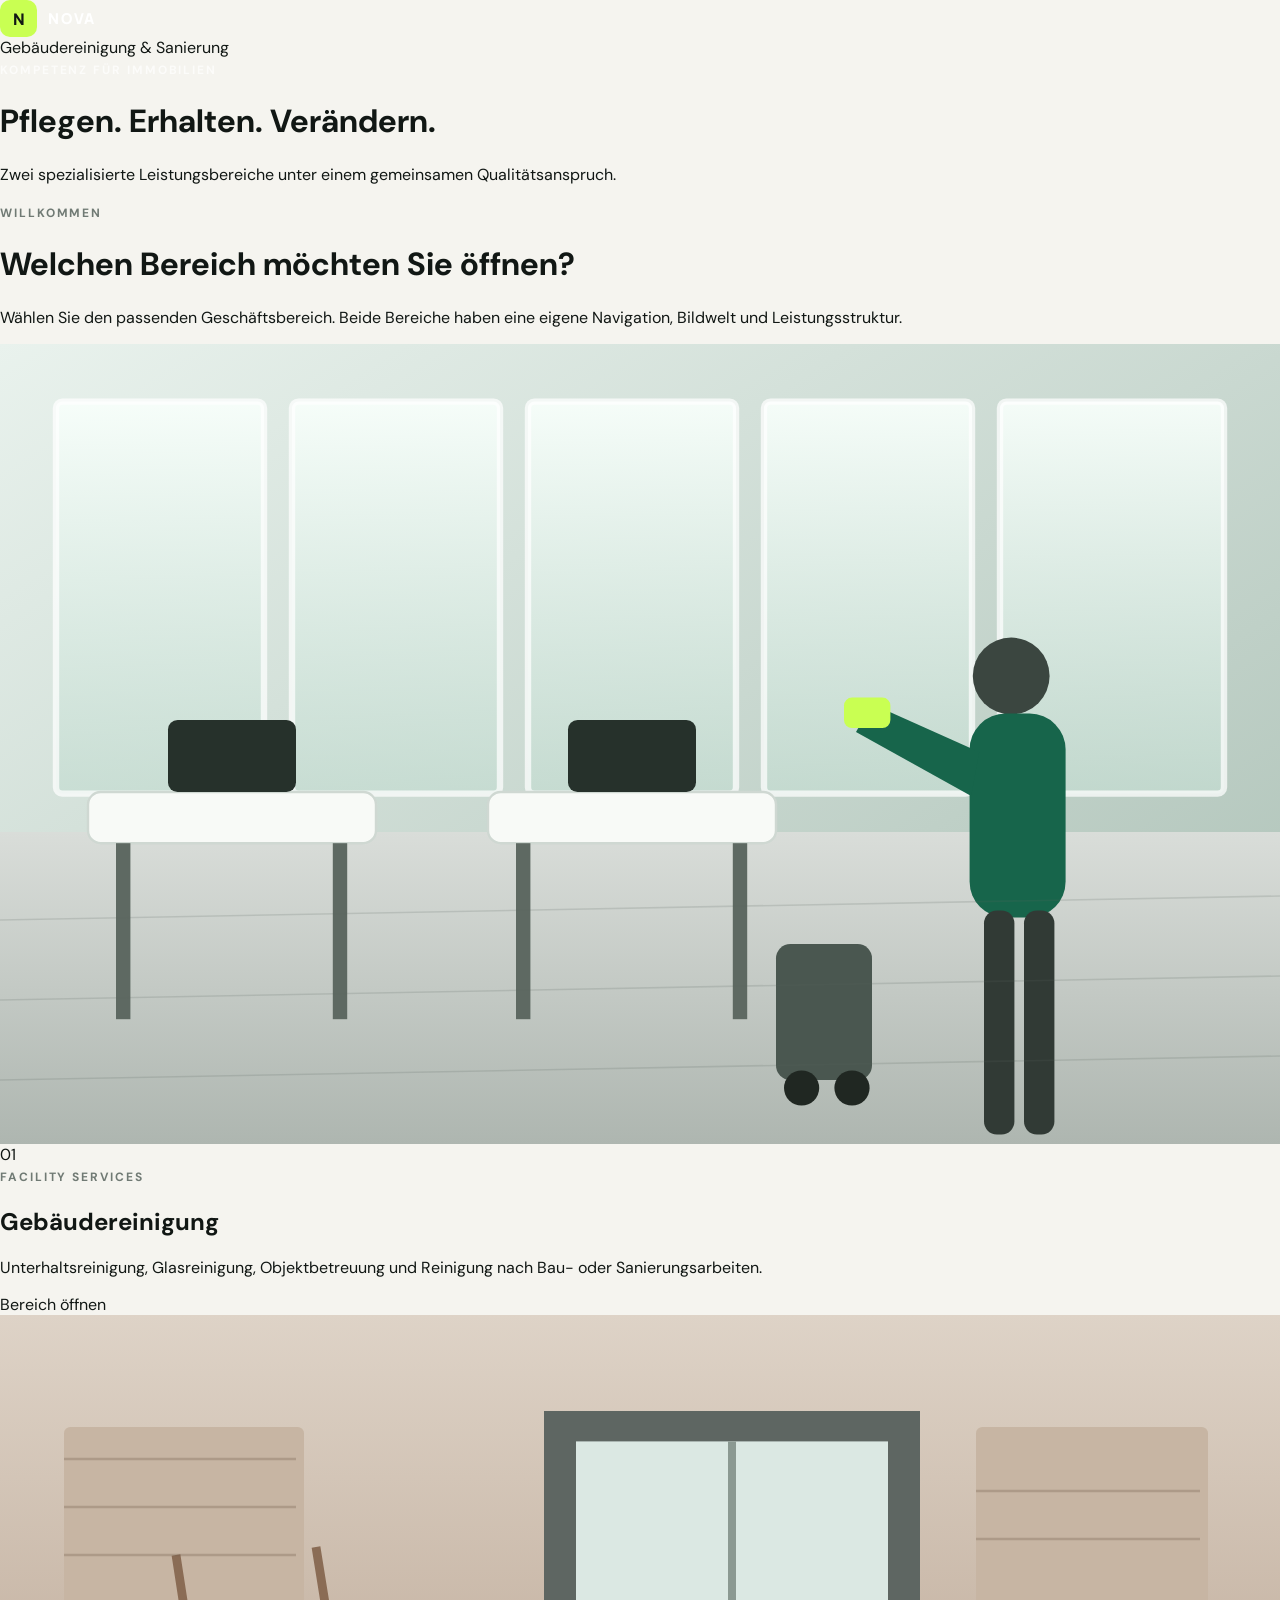
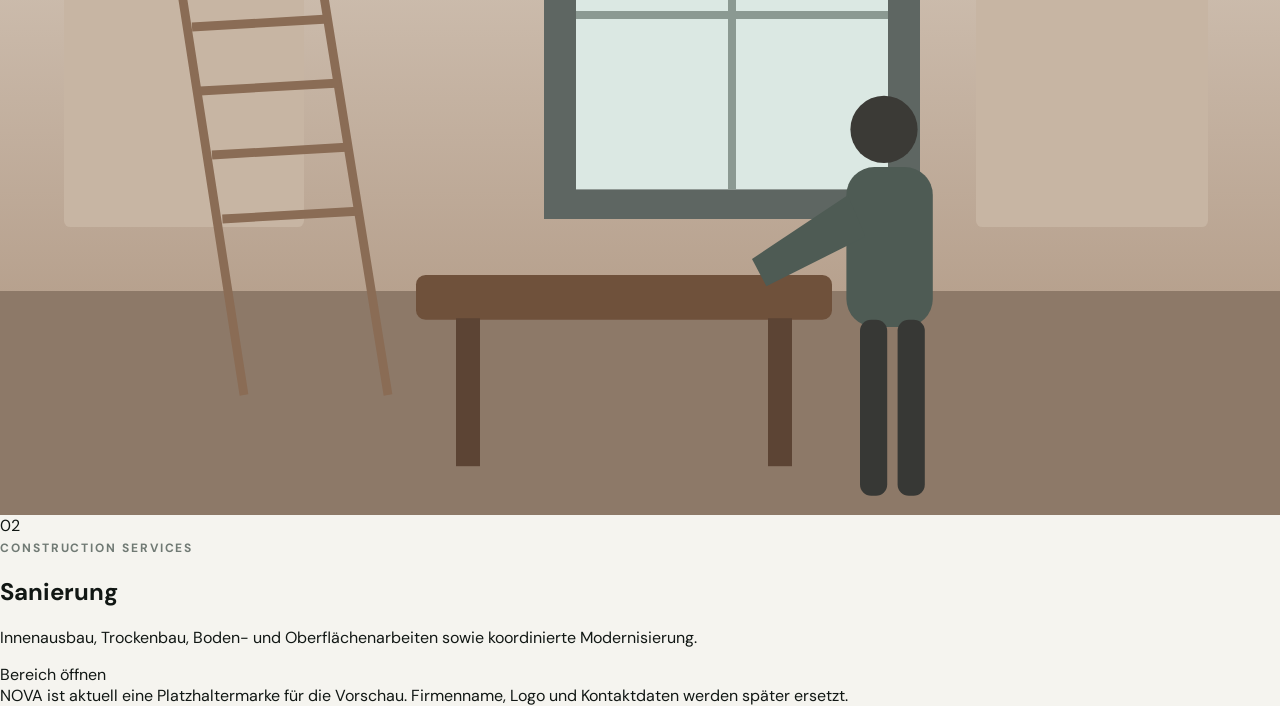
==== commit a19285a8: "Turn homepage choice into dedicated area selection modal" ====
--- a/index.html
+++ b/index.html
@@ -11,213 +11,68 @@
   <link href="https://fonts.googleapis.com/css2?family=DM+Sans:wght@400;500;600;700&family=Manrope:wght@600;700;800&display=swap" rel="stylesheet">
   <link rel="stylesheet" href="styles.css">
 </head>
-<body>
-<header class="site-header">
-  <div class="nav-shell">
-    <a class="brand" href="index.html" aria-label="Startseite"><span class="brand-box">N</span><span>NOVA</span></a>
-    <button class="menu-button" aria-label="Menü öffnen" aria-expanded="false"><i></i><i></i></button>
-    <nav class="nav-links" aria-label="Hauptnavigation">
-      <a href="#unternehmen">Unternehmen</a>
-      <a href="#leistungen">Leistungen</a>
-      <a href="#projekte">Projekte</a>
-      <a href="#kontakt">Kontakt</a>
-      <a class="nav-cta" href="#kontakt">Projekt anfragen</a>
-    </nav>
-  </div>
-</header>
+<body class="landing-page">
+  <main class="landing-shell" aria-hidden="true">
+    <div class="landing-backdrop"></div>
+    <div class="landing-brand">
+      <a class="brand" href="index.html"><span class="brand-box">N</span><span>NOVA</span></a>
+      <span class="landing-label">Gebäudereinigung & Sanierung</span>
+    </div>
+    <div class="landing-copy">
+      <span class="kicker light">Kompetenz für Immobilien</span>
+      <h1>Pflegen. Erhalten. Verändern.</h1>
+      <p>Zwei spezialisierte Leistungsbereiche unter einem gemeinsamen Qualitätsanspruch.</p>
+    </div>
+  </main>
 
-<main>
-  <section class="home-hero">
-    <div class="home-intro reveal">
-      <div>
-        <span class="kicker light">Gebäudereinigung und Sanierung</span>
-        <h1>Zwei Bereiche. Ein Qualitätsanspruch.</h1>
-      </div>
-      <p>Professionelle Lösungen für saubere, gepflegte und modernisierte Immobilien. Wählen Sie den Bereich, der zu Ihrem Projekt passt.</p>
-    </div>
-
-    <div class="split-grid">
-      <a class="split-card reveal" href="reinigung.html">
-        <img src="https://images.unsplash.com/photo-1437326300822-01d8f13c024f?auto=format&fit=crop&q=82&w=1800" alt="Professionelle Reinigung in einem modernen Gebäude">
-        <div class="split-card-content">
-          <div>
-            <span class="pill">Gebäudereinigung</span>
-            <h2>Saubere Räume. Verlässliche Abläufe.</h2>
-            <p>Unterhaltsreinigung, Glasreinigung, Bauendreinigung und individuelle Reinigungskonzepte für Unternehmen und Immobilien.</p>
-          </div>
-          <span class="split-number">01</span>
+  <div class="area-modal" role="dialog" aria-modal="true" aria-labelledby="area-title" aria-describedby="area-desc">
+    <div class="area-modal-panel">
+      <div class="area-modal-head">
+        <div>
+          <span class="kicker">Willkommen</span>
+          <h1 id="area-title">Welchen Bereich möchten Sie öffnen?</h1>
         </div>
-      </a>
-
-      <a class="split-card reveal" href="sanierung.html">
-        <img src="https://images.unsplash.com/photo-1711296168555-ea2526321306?auto=format&fit=crop&q=82&w=1800" alt="Innenraum während einer Sanierung">
-        <div class="split-card-content">
-          <div>
-            <span class="pill">Sanierung</span>
-            <h2>Bestehendes weiterdenken.</h2>
-            <p>Innenausbau, Trockenbau, Boden, Oberflächen und koordinierte Modernisierung für Wohn- und Gewerbeobjekte.</p>
-          </div>
-          <span class="split-number">02</span>
-        </div>
-      </a>
-    </div>
-
-    <div class="home-trust reveal">
-      <div class="trust-item"><strong>Klare Kommunikation</strong><span>Ein Ansprechpartner für das Projekt</span></div>
-      <div class="trust-item"><strong>Flexible Planung</strong><span>Leistung passend zu Objekt und Ablauf</span></div>
-      <div class="trust-item"><strong>Saubere Umsetzung</strong><span>Strukturiert, nachvollziehbar und termintreu</span></div>
-      <div class="trust-item"><strong>Für Privat und Gewerbe</strong><span>Kleine Maßnahmen bis größere Projekte</span></div>
-    </div>
-  </section>
-
-  <section class="section" id="unternehmen">
-    <div class="container two-col">
-      <div class="about-copy reveal">
-        <span class="kicker">Unternehmen</span>
-        <h2 class="h2">Ein Partner für Pflege, Werterhalt und Veränderung.</h2>
-        <p class="body-lg">Die Website ist als hochwertiger erster Entwurf angelegt. Inhaltlich verbindet sie zwei Geschäftsbereiche, die im Alltag häufig direkt zusammengehören: Gebäudereinigung und Sanierung.</p>
-        <p class="body-md">Statt viele einzelne Leistungen nebeneinanderzustellen, führen wir Besucher schnell zum passenden Bereich und erklären anschließend klar, was angeboten wird, wie die Zusammenarbeit abläuft und wie eine Anfrage gestellt werden kann.</p>
-        <div class="about-list">
-          <div><strong>Persönliche Beratung</strong><span class="small">Projektumfang und Prioritäten werden vorab sauber geklärt.</span></div>
-          <div><strong>Transparente Abläufe</strong><span class="small">Klarer Start, definierte Leistungen und nachvollziehbare Schritte.</span></div>
-          <div><strong>Individuelle Lösungen</strong><span class="small">Keine starren Pakete, sondern Leistungen passend zum Objekt.</span></div>
-          <div><strong>Einheitlicher Auftritt</strong><span class="small">Beide Geschäftsbereiche bleiben als eine Marke erkennbar.</span></div>
-        </div>
+        <p id="area-desc">Wählen Sie den passenden Geschäftsbereich. Beide Bereiche haben eine eigene Navigation, Bildwelt und Leistungsstruktur.</p>
       </div>
 
-      <div class="image-stack reveal">
-        <img class="main-photo" src="https://images.unsplash.com/photo-1771189255372-b0f548998210?auto=format&fit=crop&q=82&w=1600" alt="Moderner Innenraum mit klarer Architektur">
-        <img class="small-photo" src="https://images.unsplash.com/photo-1561236478-a10a7659d498?auto=format&fit=crop&q=82&w=900" alt="Reinigung an einer Glasfassade">
-        <div class="image-caption">Beispielhafte Bildsprache. Später durch echte Team- und Projektfotos ersetzen.</div>
+      <div class="area-choice-grid">
+        <a class="area-choice area-choice-cleaning" href="reinigung.html" data-area-choice="reinigung">
+          <div class="area-choice-media">
+            <img src="assets/cleaning-hero.svg" alt="">
+          </div>
+          <div class="area-choice-body">
+            <span class="area-choice-index">01</span>
+            <div>
+              <span class="kicker">Facility Services</span>
+              <h2>Gebäudereinigung</h2>
+              <p>Unterhaltsreinigung, Glasreinigung, Objektbetreuung und Reinigung nach Bau- oder Sanierungsarbeiten.</p>
+              <span class="area-choice-link">Bereich öffnen</span>
+            </div>
+          </div>
+        </a>
+
+        <a class="area-choice area-choice-renovation" href="sanierung.html" data-area-choice="sanierung">
+          <div class="area-choice-media">
+            <img src="assets/renovation-hero.svg" alt="">
+          </div>
+          <div class="area-choice-body">
+            <span class="area-choice-index">02</span>
+            <div>
+              <span class="kicker">Construction Services</span>
+              <h2>Sanierung</h2>
+              <p>Innenausbau, Trockenbau, Boden- und Oberflächenarbeiten sowie koordinierte Modernisierung.</p>
+              <span class="area-choice-link">Bereich öffnen</span>
+            </div>
+          </div>
+        </a>
+      </div>
+
+      <div class="area-modal-foot">
+        <span>NOVA ist aktuell eine Platzhaltermarke für die Vorschau.</span>
+        <span>Firmenname, Logo und Kontaktdaten werden später ersetzt.</span>
       </div>
     </div>
-  </section>
-
-  <section class="section white" id="leistungen">
-    <div class="container">
-      <div class="section-heading reveal">
-        <div>
-          <span class="kicker">Leistungsübersicht</span>
-          <h2 class="h2">Die wichtigsten Leistungen auf einen Blick.</h2>
-        </div>
-        <p class="body-lg">Für die Vorschau sind bewusst mehr Inhalte hinterlegt, damit der Kunde bereits ein vollständiges Gefühl für Aufbau und Umfang der späteren Website bekommt.</p>
-      </div>
-
-      <div class="service-overview-grid">
-        <article class="service-overview reveal">
-          <span class="num">01</span>
-          <h3 class="h3">Unterhaltsreinigung</h3>
-          <p class="body-md">Regelmäßige Reinigung für Büros, Praxen, Treppenhäuser und gewerblich genutzte Flächen.</p>
-        </article>
-        <article class="service-overview reveal">
-          <span class="num">02</span>
-          <h3 class="h3">Glas- und Fensterreinigung</h3>
-          <p class="body-md">Pflege von Fenstern, Glasflächen, Eingangsbereichen und transparenten Fassadenelementen.</p>
-        </article>
-        <article class="service-overview reveal">
-          <span class="num">03</span>
-          <h3 class="h3">Innenausbau</h3>
-          <p class="body-md">Anpassung und Modernisierung von Innenräumen inklusive Trockenbau und Oberflächen.</p>
-        </article>
-        <article class="service-overview dark-card reveal">
-          <span class="num">04</span>
-          <h3 class="h3">Komplette Sanierung</h3>
-          <p class="body-md">Koordinierte Maßnahmen für Wohnungen, Häuser, Gewerbeflächen und Bestandsobjekte.</p>
-        </article>
-      </div>
-    </div>
-  </section>
-
-  <section class="section dark" id="projekte">
-    <div class="container">
-      <div class="section-heading reveal">
-        <div>
-          <span class="kicker light">Beispielprojekte</span>
-          <h2 class="h2">So kann der Referenzbereich später aussehen.</h2>
-        </div>
-        <p class="body-lg" style="color:rgba(255,255,255,.62)">Die Karten sind aktuell Musterinhalte. Sobald echte Referenzen vorliegen, können hier Vorher-Nachher-Fotos, Leistungsumfang, Ort und Projektdauer gezeigt werden.</p>
-      </div>
-
-      <div class="project-grid">
-        <article class="project-card reveal">
-          <img src="https://images.unsplash.com/photo-1711296168555-ea2526321306?auto=format&fit=crop&q=82&w=1600" alt="Sanierung eines Innenraums">
-          <div class="project-card-content">
-            <span class="pill">Beispielprojekt</span>
-            <h3>Komplettsanierung einer Gewerbefläche</h3>
-            <p>Trockenbau, Oberflächen, Bodenarbeiten und abschließende Bauendreinigung.</p>
-          </div>
-        </article>
-        <article class="project-card reveal">
-          <img src="https://images.unsplash.com/photo-1437326300822-01d8f13c024f?auto=format&fit=crop&q=82&w=1200" alt="Professionelle Reinigung in einem Gebäude">
-          <div class="project-card-content">
-            <span class="pill">Beispielprojekt</span>
-            <h3>Regelmäßige Objektbetreuung</h3>
-            <p>Unterhaltsreinigung für Büro- und Gemeinschaftsflächen.</p>
-          </div>
-        </article>
-        <article class="project-card reveal">
-          <img src="https://images.unsplash.com/photo-1762497403309-2a2c2d78a380?auto=format&fit=crop&q=82&w=1200" alt="Moderne Gebäudefassade">
-          <div class="project-card-content">
-            <span class="pill">Beispielprojekt</span>
-            <h3>Modernisierung eines Bestandsobjekts</h3>
-            <p>Innenausbau, Detailarbeiten und saubere Übergabe.</p>
-          </div>
-        </article>
-      </div>
-    </div>
-  </section>
-
-  <section class="section soft">
-    <div class="container">
-      <div class="section-heading reveal">
-        <div>
-          <span class="kicker">Zusammenarbeit</span>
-          <h2 class="h2">Vom ersten Gespräch bis zur Übergabe.</h2>
-        </div>
-        <p class="body-lg">Ein verständlicher Ablauf schafft Vertrauen. Deshalb wird der Prozess auf der Website bewusst einfach und konkret erklärt.</p>
-      </div>
-      <div class="process-grid">
-        <article class="process-step reveal"><span class="step">01</span><h3 class="h3">Anfrage</h3><p class="body-md">Der Kunde beschreibt Objekt, Bedarf, Ort und gewünschten Zeitraum.</p></article>
-        <article class="process-step reveal"><span class="step">02</span><h3 class="h3">Besichtigung</h3><p class="body-md">Bei Bedarf wird die Fläche vor Ort angesehen und der Umfang genauer abgestimmt.</p></article>
-        <article class="process-step reveal"><span class="step">03</span><h3 class="h3">Angebot</h3><p class="body-md">Leistung, Ablauf und Rahmenbedingungen werden transparent zusammengefasst.</p></article>
-        <article class="process-step reveal"><span class="step">04</span><h3 class="h3">Umsetzung</h3><p class="body-md">Nach Freigabe startet die Arbeit mit klarer Zuständigkeit und sauberer Übergabe.</p></article>
-      </div>
-    </div>
-  </section>
-
-  <section class="section" id="kontakt">
-    <div class="container">
-      <div class="big-banner reveal">
-        <div>
-          <span class="kicker">Projekt starten</span>
-          <h2 class="h2">Sie haben ein Objekt oder Projekt, das wir uns ansehen sollen?</h2>
-        </div>
-        <div>
-          <p>Für die Vorschau führen die Anfragen direkt zu den passenden Formularen der beiden Geschäftsbereiche.</p>
-          <div class="btn-row">
-            <a class="btn dark" href="reinigung.html#kontakt">Reinigung anfragen</a>
-            <a class="btn outline-dark" href="sanierung.html#kontakt">Sanierung anfragen</a>
-          </div>
-        </div>
-      </div>
-    </div>
-  </section>
-</main>
-
-<footer class="footer">
-  <div class="container">
-    <div class="footer-grid">
-      <div class="footer-brand">
-        <a class="brand" href="index.html"><span class="brand-box">N</span><span>NOVA</span></a>
-        <p>Temporäre Markenbezeichnung für die Vorschau. Firmenname, Logo, Kontaktdaten und echte Referenzen werden nach Kundenfreigabe ersetzt.</p>
-      </div>
-      <div class="footer-col"><h4>Bereiche</h4><a href="reinigung.html">Gebäudereinigung</a><a href="sanierung.html">Sanierung</a></div>
-      <div class="footer-col"><h4>Unternehmen</h4><a href="#unternehmen">Über uns</a><a href="#projekte">Projekte</a><a href="#kontakt">Kontakt</a></div>
-      <div class="footer-col"><h4>Rechtliches</h4><span>Impressum folgt</span><span>Datenschutz folgt</span></div>
-    </div>
-    <div class="footer-bottom"><span>© <span data-year></span> NOVA</span><span>Website Vorschau</span></div>
   </div>
-</footer>
-<script src="app.js"></script>
+  <script src="app.js"></script>
 </body>
 </html>
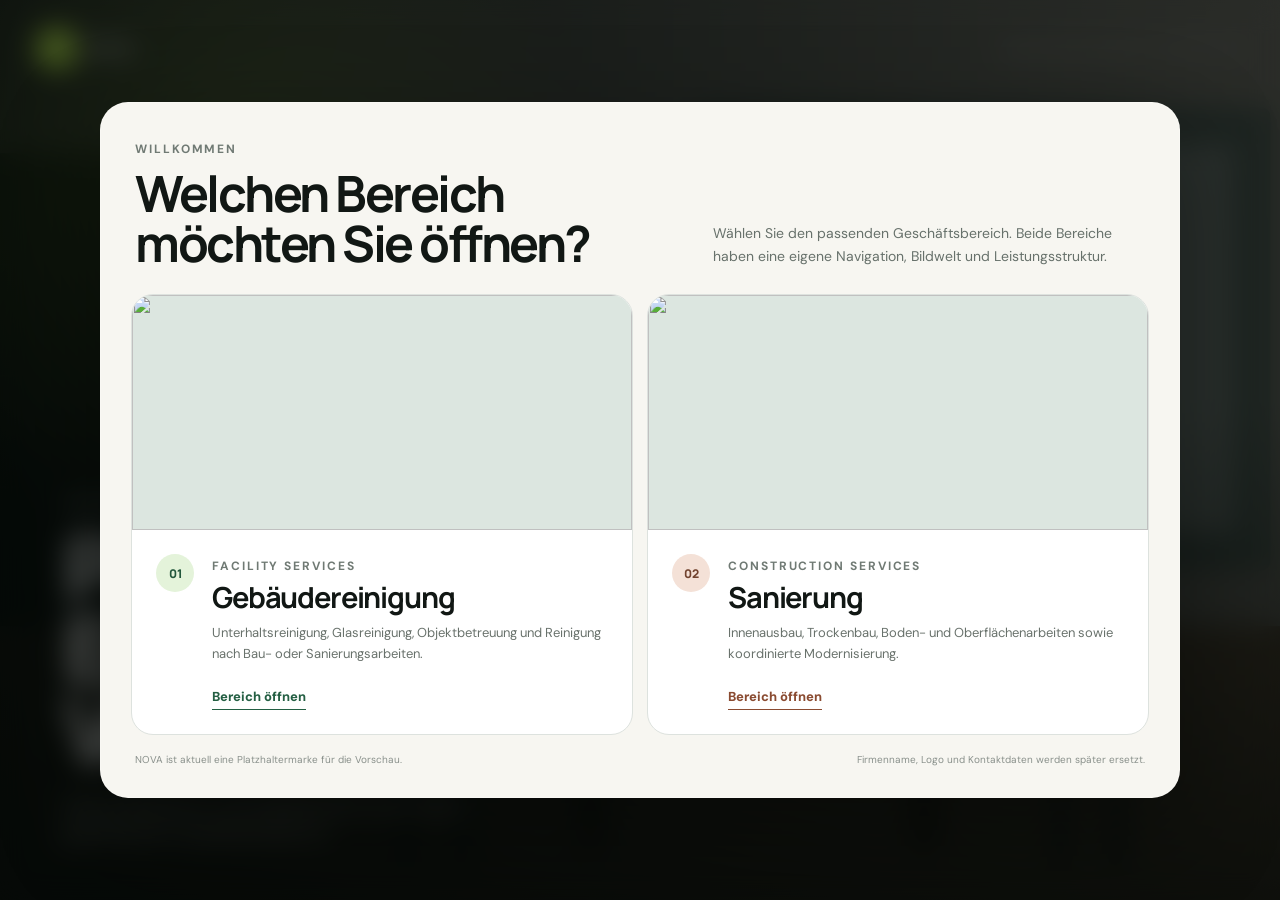
==== commit 9486a4bb: "Use real royalty-free stock photography in area selector" ====
--- a/index.html
+++ b/index.html
@@ -38,7 +38,7 @@
       <div class="area-choice-grid">
         <a class="area-choice area-choice-cleaning" href="reinigung.html" data-area-choice="reinigung">
           <div class="area-choice-media">
-            <img src="assets/cleaning-hero.svg" alt="">
+            <img src="https://images.pexels.com/photos/6197111/pexels-photo-6197111.jpeg?auto=compress&cs=tinysrgb&w=1800" alt="" referrerpolicy="no-referrer" fetchpriority="high">
           </div>
           <div class="area-choice-body">
             <span class="area-choice-index">01</span>
@@ -53,7 +53,7 @@
 
         <a class="area-choice area-choice-renovation" href="sanierung.html" data-area-choice="sanierung">
           <div class="area-choice-media">
-            <img src="assets/renovation-hero.svg" alt="">
+            <img src="https://images.pexels.com/photos/36153946/pexels-photo-36153946.jpeg?auto=compress&cs=tinysrgb&w=1800" alt="" referrerpolicy="no-referrer" fetchpriority="high">
           </div>
           <div class="area-choice-body">
             <span class="area-choice-index">02</span>
--- a/styles.css
+++ b/styles.css
@@ -291,3 +291,279 @@
   *{transition:none!important}
   .reveal{opacity:1;transform:none}
 }
+
+
+/* Area selector landing */
+.landing-page{overflow:hidden;background:#0b110e}
+.landing-shell{position:fixed;inset:0;overflow:hidden;color:#fff}
+.landing-backdrop{position:absolute;inset:0;background:
+  linear-gradient(90deg,rgba(8,15,11,.92),rgba(8,15,11,.54)),
+  url("assets/renovation-finished.svg") center/cover no-repeat;transform:scale(1.03)}
+.landing-backdrop:after{content:"";position:absolute;inset:0;background:radial-gradient(circle at 18% 20%,rgba(201,255,82,.18),transparent 28%),linear-gradient(180deg,transparent 45%,rgba(5,9,7,.68))}
+.landing-brand{position:absolute;z-index:2;left:38px;right:38px;top:30px;display:flex;align-items:center;justify-content:space-between}
+.landing-label{font-size:12px;color:rgba(255,255,255,.56);text-transform:uppercase;letter-spacing:.14em}
+.landing-copy{position:absolute;z-index:2;left:max(38px,5vw);bottom:54px;max-width:620px}
+.landing-copy h1{font-family:"Manrope",Arial,sans-serif;font-size:clamp(52px,7vw,96px);line-height:.9;letter-spacing:-.065em;margin:14px 0 22px}
+.landing-copy p{max-width:480px;color:rgba(255,255,255,.65);font-size:17px;line-height:1.6;margin:0}
+
+.area-modal{position:fixed;z-index:500;inset:0;display:grid;place-items:center;padding:24px;background:rgba(4,8,6,.62);backdrop-filter:blur(14px)}
+.area-modal-panel{width:min(1080px,100%);max-height:calc(100svh - 48px);overflow:auto;background:#f7f6f1;border:1px solid rgba(255,255,255,.22);border-radius:28px;box-shadow:0 34px 100px rgba(0,0,0,.34);padding:30px}
+.area-modal-head{display:grid;grid-template-columns:1.1fr .9fr;gap:50px;align-items:end;padding:4px 4px 26px}
+.area-modal-head h1{font-family:"Manrope",Arial,sans-serif;font-size:clamp(30px,4vw,50px);line-height:1;letter-spacing:-.05em;margin:10px 0 0}
+.area-modal-head p{font-size:14px;line-height:1.65;color:#67716b;margin:0}
+.area-choice-grid{display:grid;grid-template-columns:1fr 1fr;gap:14px}
+.area-choice{display:block;background:#fff;border:1px solid #dde2de;border-radius:22px;overflow:hidden;transition:transform .28s ease,box-shadow .28s ease,border-color .28s ease}
+.area-choice:hover{transform:translateY(-4px);box-shadow:0 22px 50px rgba(12,22,16,.12)}
+.area-choice-cleaning:hover{border-color:#a6cc78}
+.area-choice-renovation:hover{border-color:#d9a083}
+.area-choice-media{height:235px;overflow:hidden;background:#dce6e0}
+.area-choice-media img{width:100%;height:100%;object-fit:cover;transition:transform .5s ease}
+.area-choice:hover .area-choice-media img{transform:scale(1.025)}
+.area-choice-body{display:grid;grid-template-columns:auto 1fr;gap:18px;padding:24px}
+.area-choice-index{width:38px;height:38px;border-radius:999px;display:grid;place-items:center;font-family:"Manrope",Arial,sans-serif;font-size:12px;font-weight:800;background:#edf1ed}
+.area-choice-cleaning .area-choice-index{background:#e4f3da;color:#23573c}
+.area-choice-renovation .area-choice-index{background:#f4e1d7;color:#72432f}
+.area-choice h2{font-family:"Manrope",Arial,sans-serif;font-size:29px;line-height:1.05;letter-spacing:-.04em;margin:7px 0 10px}
+.area-choice p{font-size:13px;line-height:1.6;color:#69726c;margin:0 0 20px}
+.area-choice-link{display:inline-block;font-size:13px;font-weight:800;padding-bottom:4px;border-bottom:1px solid currentColor}
+.area-choice-cleaning .area-choice-link{color:#245f43}
+.area-choice-renovation .area-choice-link{color:#8a4b31}
+.area-modal-foot{display:flex;justify-content:space-between;gap:20px;padding:18px 4px 0;color:#89908b;font-size:10px;line-height:1.4}
+
+/* Distinct service environments */
+.cleaning-theme{--area-accent:#c9ff52;--area-dark:#123f2f}
+.renovation-theme{--area-accent:#e7794f;--area-dark:#593526;--paper:#f4f0ea}
+.cleaning-theme .brand-box,.cleaning-theme .nav-cta,.cleaning-theme .btn.lime{background:var(--area-accent);color:#111714}
+.renovation-theme .brand-box,.renovation-theme .nav-cta,.renovation-theme .btn.lime{background:var(--area-accent);color:#fff}
+.renovation-theme .section.soft{background:#eee6dc}
+.renovation-theme .kicker:not(.light){color:#8a5c47}
+.renovation-theme .service-card:hover{border-color:#d9ad97}
+.cleaning-theme .service-card:hover{border-color:#b7d992}
+.renovation-theme .big-banner{background:#e7794f}
+.cleaning-theme .big-banner{background:#c9ff52}
+.renovation-theme .inner-hero:before{background:linear-gradient(90deg,rgba(28,17,12,.9) 0%,rgba(28,17,12,.64) 46%,rgba(28,17,12,.16) 82%),linear-gradient(180deg,rgba(0,0,0,.06),rgba(0,0,0,.46))}
+.cleaning-theme .inner-hero:before{background:linear-gradient(90deg,rgba(5,19,14,.9) 0%,rgba(5,19,14,.6) 44%,rgba(5,19,14,.12) 80%),linear-gradient(180deg,rgba(0,0,0,.06),rgba(0,0,0,.42))}
+.renovation-theme .audience-card{background:#251b16}
+.cleaning-theme .audience-card{background:#15231c}
+
+@media(max-width:760px){
+  .landing-brand{left:20px;right:20px;top:18px}
+  .landing-label{display:none}
+  .landing-copy{left:22px;right:22px;bottom:28px}
+  .landing-copy h1{font-size:52px}
+  .area-modal{padding:10px}
+  .area-modal-panel{max-height:calc(100svh - 20px);padding:18px;border-radius:20px}
+  .area-modal-head{grid-template-columns:1fr;gap:12px;padding:4px 2px 18px}
+  .area-modal-head h1{font-size:32px}
+  .area-choice-grid{grid-template-columns:1fr}
+  .area-choice-media{height:155px}
+  .area-choice-body{padding:18px}
+  .area-choice h2{font-size:25px}
+  .area-choice p{margin-bottom:14px}
+  .area-modal-foot{display:none}
+}
+
+
+/* Motion system */
+.scroll-progress{
+  position:fixed;z-index:450;left:0;top:0;width:100%;height:3px;
+  transform:scaleX(0);transform-origin:left center;
+  background:var(--area-accent,var(--lime));pointer-events:none;
+  will-change:transform;
+}
+.site-header{transition:transform .38s ease,opacity .38s ease}
+.site-header.nav-compact .nav-shell{box-shadow:0 16px 44px rgba(0,0,0,.2)}
+
+.reveal{
+  --motion-x:0px;--motion-y:38px;--motion-scale:1;--motion-rotate:0deg;--motion-delay:0ms;
+  opacity:0;
+  transform:translate3d(var(--motion-x),var(--motion-y),0) scale(var(--motion-scale)) rotate(var(--motion-rotate));
+  filter:blur(7px);
+  transition:
+    opacity .8s cubic-bezier(.2,.7,.2,1) var(--motion-delay),
+    transform .9s cubic-bezier(.16,1,.3,1) var(--motion-delay),
+    filter .8s ease var(--motion-delay);
+  will-change:transform,opacity,filter;
+}
+.reveal.visible{opacity:1;transform:translate3d(0,0,0) scale(1) rotate(0);filter:blur(0)}
+.reveal.motion-left{--motion-x:-54px;--motion-y:8px}
+.reveal.motion-right{--motion-x:54px;--motion-y:8px}
+.reveal.motion-scale{--motion-y:18px;--motion-scale:.94}
+.reveal.motion-tilt-left{--motion-x:-28px;--motion-y:32px;--motion-rotate:-2.5deg}
+.reveal.motion-tilt-right{--motion-x:28px;--motion-y:32px;--motion-rotate:2.5deg}
+.reveal.motion-rise{--motion-y:62px}
+
+.section-heading{
+  position:relative;
+}
+.section-heading.motion-heading:after{
+  content:"";position:absolute;left:0;right:0;bottom:-22px;height:1px;
+  background:currentColor;opacity:.18;
+  transform:scaleX(0);transform-origin:left center;
+  transition:transform 1.05s cubic-bezier(.16,1,.3,1) .18s;
+}
+.section-heading.motion-heading.visible:after{transform:scaleX(1)}
+
+.motion-title{
+  opacity:0;transform:translateY(28px);
+  clip-path:inset(0 0 100% 0);
+  transition:opacity .7s ease,transform .9s cubic-bezier(.16,1,.3,1),clip-path .9s cubic-bezier(.16,1,.3,1);
+}
+.motion-title.title-visible{opacity:1;transform:none;clip-path:inset(0 0 0 0)}
+
+.media-reveal{
+  clip-path:inset(0 0 100% 0 round 22px);
+  transform:translateY(20px) scale(.985);
+  transition:clip-path 1.05s cubic-bezier(.16,1,.3,1),transform 1.05s cubic-bezier(.16,1,.3,1);
+}
+.media-reveal.media-visible{clip-path:inset(0 0 0 0 round 22px);transform:none}
+
+.parallax-media{overflow:hidden}
+.parallax-media>img{
+  transform:translate3d(0,var(--parallax-y,0px),0) scale(1.07);
+  transform-origin:center;
+  will-change:transform;
+}
+.inner-hero>img{
+  transform:translate3d(0,var(--hero-parallax,0px),0) scale(1.035);
+  will-change:transform;
+}
+
+.service-card,.service-overview,.audience-card,.case-card,.process-step{
+  --card-delay:0ms;
+}
+.service-card.reveal,.service-overview.reveal,.audience-card.reveal,.case-card.reveal,.process-step.reveal{
+  --motion-delay:var(--card-delay);
+}
+
+.process-step.visible .step{
+  animation:stepPulse .65s cubic-bezier(.16,1,.3,1) both;
+  animation-delay:calc(var(--card-delay) + 180ms);
+}
+@keyframes stepPulse{
+  0%{transform:scale(.7);opacity:.15}
+  65%{transform:scale(1.15);opacity:1}
+  100%{transform:scale(1);opacity:1}
+}
+
+.big-banner.reveal.visible{
+  animation:bannerSettle .95s cubic-bezier(.16,1,.3,1) both;
+}
+@keyframes bannerSettle{
+  0%{border-radius:44px}
+  100%{border-radius:28px}
+}
+
+.area-modal{
+  animation:modalBackdropIn .42s ease both;
+}
+.area-modal-panel{
+  animation:modalPanelIn .72s cubic-bezier(.16,1,.3,1) both;
+}
+.area-choice{
+  opacity:0;transform:translateY(24px) scale(.98);
+  animation:choiceIn .72s cubic-bezier(.16,1,.3,1) forwards;
+}
+.area-choice:nth-child(1){animation-delay:.18s}
+.area-choice:nth-child(2){animation-delay:.29s}
+.area-modal-head>*{opacity:0;transform:translateY(15px);animation:modalTextIn .65s cubic-bezier(.16,1,.3,1) forwards}
+.area-modal-head>*:nth-child(2){animation-delay:.08s}
+@keyframes modalBackdropIn{from{background:rgba(4,8,6,0);backdrop-filter:blur(0)}to{background:rgba(4,8,6,.62);backdrop-filter:blur(14px)}}
+@keyframes modalPanelIn{from{opacity:0;transform:translateY(30px) scale(.965)}to{opacity:1;transform:none}}
+@keyframes choiceIn{to{opacity:1;transform:none}}
+@keyframes modalTextIn{to{opacity:1;transform:none}}
+
+.landing-backdrop{
+  animation:landingDrift 12s ease-in-out infinite alternate;
+}
+@keyframes landingDrift{
+  from{transform:scale(1.03) translate3d(0,0,0)}
+  to{transform:scale(1.075) translate3d(-1.2%,.8%,0)}
+}
+
+@media(max-width:760px){
+  .reveal.motion-left,.reveal.motion-right,.reveal.motion-tilt-left,.reveal.motion-tilt-right{
+    --motion-x:0px;--motion-y:30px;--motion-rotate:0deg;
+  }
+  .parallax-media>img{transform:translate3d(0,var(--parallax-y,0px),0) scale(1.035)}
+  .inner-hero>img{transform:translate3d(0,var(--hero-parallax,0px),0) scale(1.02)}
+}
+@media(prefers-reduced-motion:reduce){
+  .scroll-progress{display:none}
+  .reveal,.motion-title,.media-reveal,.area-modal,.area-modal-panel,.area-choice,.area-modal-head>*{
+    animation:none!important;transition:none!important;opacity:1!important;transform:none!important;filter:none!important;clip-path:none!important;
+  }
+  .landing-backdrop{animation:none!important}
+  .parallax-media>img,.inner-hero>img{transform:none!important}
+}
+
+
+/* Performance pass: compositor-only motion */
+.nav-shell{
+  -webkit-backdrop-filter:none;
+  backdrop-filter:none;
+  background:rgba(16,22,18,.96);
+}
+.reveal{
+  filter:none!important;
+  --motion-x:0px;
+  --motion-y:26px;
+  --motion-scale:1;
+  --motion-rotate:0deg;
+  opacity:0;
+  transform:translate3d(var(--motion-x),var(--motion-y),0) scale(var(--motion-scale)) rotate(var(--motion-rotate));
+  transition:
+    opacity .52s ease var(--motion-delay),
+    transform .68s cubic-bezier(.16,1,.3,1) var(--motion-delay);
+  will-change:auto;
+}
+.reveal.visible{
+  opacity:1;
+  transform:translate3d(0,0,0) scale(1) rotate(0);
+}
+.reveal.motion-left{--motion-x:-34px;--motion-y:6px}
+.reveal.motion-right{--motion-x:34px;--motion-y:6px}
+.reveal.motion-scale{--motion-y:15px;--motion-scale:.97}
+.reveal.motion-tilt-left{--motion-x:-18px;--motion-y:22px;--motion-rotate:-1deg}
+.reveal.motion-tilt-right{--motion-x:18px;--motion-y:22px;--motion-rotate:1deg}
+.reveal.motion-rise{--motion-y:38px}
+
+.motion-title{
+  opacity:0;
+  transform:translate3d(0,24px,0);
+  clip-path:none!important;
+  transition:opacity .5s ease,transform .7s cubic-bezier(.16,1,.3,1);
+}
+.motion-title.title-visible{opacity:1;transform:translate3d(0,0,0)}
+
+.media-reveal{
+  position:relative;
+  opacity:0;
+  clip-path:none!important;
+  transform:translate3d(0,20px,0) scale(.985);
+  transition:opacity .55s ease,transform .78s cubic-bezier(.16,1,.3,1);
+}
+.media-reveal.media-visible{opacity:1;transform:translate3d(0,0,0) scale(1)}
+
+.parallax-media>img,.inner-hero>img{
+  will-change:auto;
+}
+@media (min-width:1025px) and (pointer:fine){
+  .parallax-media>img{
+    transform:translate3d(0,var(--parallax-y,0px),0) scale(1.035);
+  }
+  .inner-hero>img{
+    transform:translate3d(0,var(--hero-parallax,0px),0) scale(1.02);
+  }
+}
+@media (max-width:1024px), (pointer:coarse){
+  .parallax-media>img,.inner-hero>img{
+    transform:none!important;
+  }
+  .scroll-progress{height:2px}
+  .reveal.motion-left,.reveal.motion-right,.reveal.motion-tilt-left,.reveal.motion-tilt-right{
+    --motion-x:0px;
+    --motion-y:22px;
+    --motion-rotate:0deg;
+  }
+}
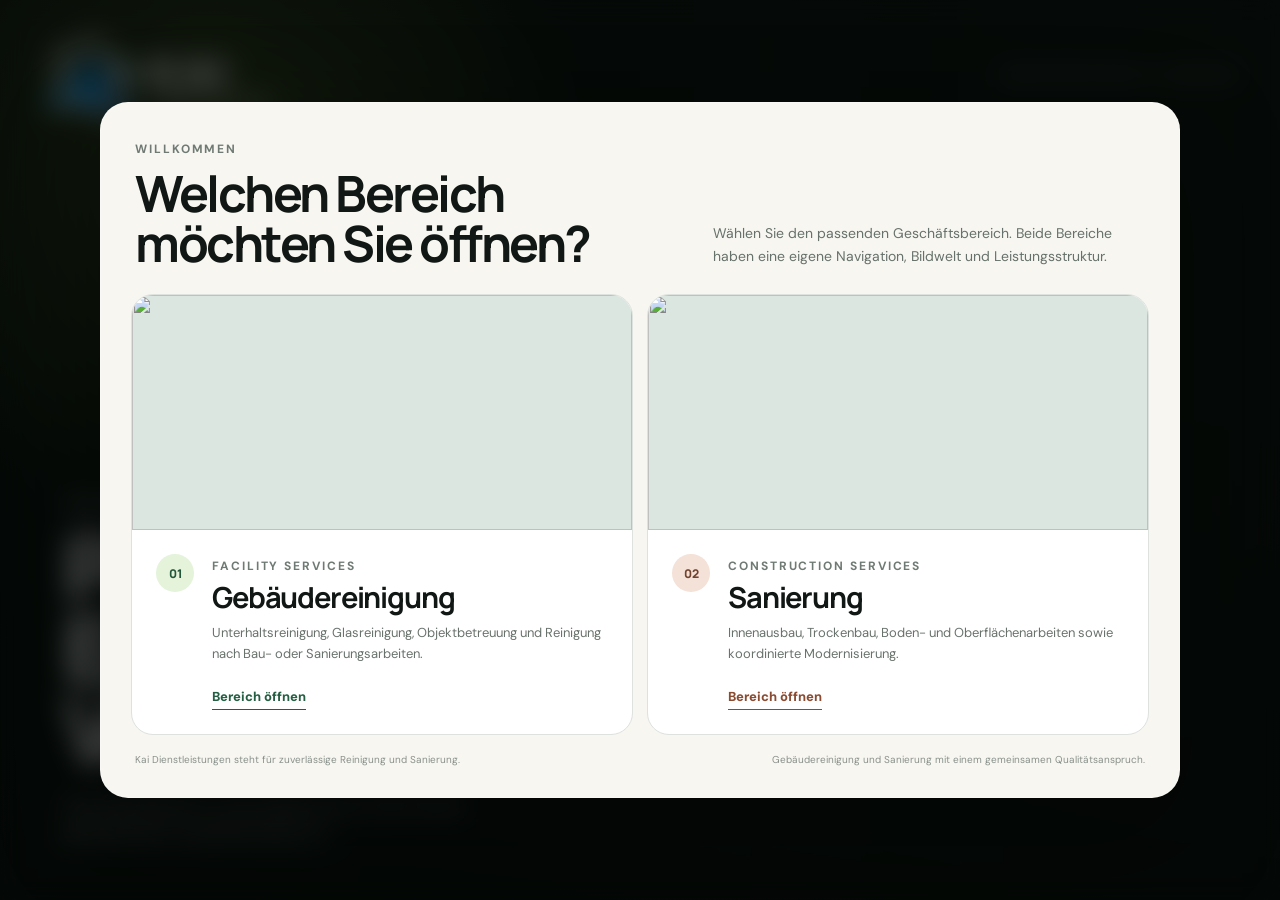
==== commit 273e32a0: "Apply Kai Dienstleistungen branding" ====
--- a/index.html
+++ b/index.html
@@ -3,9 +3,10 @@
 <head>
   <meta charset="utf-8">
   <meta name="viewport" content="width=device-width,initial-scale=1">
-  <meta name="theme-color" content="#0d1310">
+  <meta name="theme-color" content="#080b10">
   <meta name="description" content="Gebäudereinigung und Sanierung aus einer Hand.">
-  <title>NOVA | Gebäudereinigung & Sanierung</title>
+  <title>Kai Dienstleistungen | Gebäudereinigung & Sanierung</title>
+  <link rel="icon" href="assets/kai-mark.svg" type="image/svg+xml">
   <link rel="preconnect" href="https://fonts.googleapis.com">
   <link rel="preconnect" href="https://fonts.gstatic.com" crossorigin>
   <link href="https://fonts.googleapis.com/css2?family=DM+Sans:wght@400;500;600;700&family=Manrope:wght@600;700;800&display=swap" rel="stylesheet">
@@ -15,7 +16,7 @@
   <main class="landing-shell" aria-hidden="true">
     <div class="landing-backdrop"></div>
     <div class="landing-brand">
-      <a class="brand" href="index.html"><span class="brand-box">N</span><span>NOVA</span></a>
+      <a class="brand brand-logo" href="index.html" aria-label="Kai Dienstleistungen"><img src="assets/kai-logo.svg" alt="Kai Dienstleistungen"></a>
       <span class="landing-label">Gebäudereinigung & Sanierung</span>
     </div>
     <div class="landing-copy">
@@ -68,8 +69,8 @@
       </div>
 
       <div class="area-modal-foot">
-        <span>NOVA ist aktuell eine Platzhaltermarke für die Vorschau.</span>
-        <span>Firmenname, Logo und Kontaktdaten werden später ersetzt.</span>
+        <span>Kai Dienstleistungen steht für zuverlässige Reinigung und Sanierung.</span>
+        <span>Gebäudereinigung und Sanierung mit einem gemeinsamen Qualitätsanspruch.</span>
       </div>
     </div>
   </div>
--- a/styles.css
+++ b/styles.css
@@ -298,7 +298,7 @@
 .landing-shell{position:fixed;inset:0;overflow:hidden;color:#fff}
 .landing-backdrop{position:absolute;inset:0;background:
   linear-gradient(90deg,rgba(8,15,11,.92),rgba(8,15,11,.54)),
-  url("assets/renovation-finished.svg") center/cover no-repeat;transform:scale(1.03)}
+  url("https://images.pexels.com/photos/15062161/pexels-photo-15062161.jpeg?auto=compress&cs=tinysrgb&w=1800") center/cover no-repeat;transform:scale(1.03)}
 .landing-backdrop:after{content:"";position:absolute;inset:0;background:radial-gradient(circle at 18% 20%,rgba(201,255,82,.18),transparent 28%),linear-gradient(180deg,transparent 45%,rgba(5,9,7,.68))}
 .landing-brand{position:absolute;z-index:2;left:38px;right:38px;top:30px;display:flex;align-items:center;justify-content:space-between}
 .landing-label{font-size:12px;color:rgba(255,255,255,.56);text-transform:uppercase;letter-spacing:.14em}
@@ -567,3 +567,32 @@
     --motion-rotate:0deg;
   }
 }
+
+
+/* Hero image stacking fix */
+.inner-hero{
+  isolation:isolate;
+  background:#111;
+}
+.inner-hero>img{
+  z-index:0!important;
+  opacity:1;
+}
+.inner-hero:before{
+  z-index:1!important;
+  pointer-events:none;
+}
+.inner-hero .hero-copy{
+  position:relative;
+  z-index:2;
+}
+.cleaning-theme .inner-hero:before{
+  background:
+    linear-gradient(90deg,rgba(6,18,13,.88) 0%,rgba(6,18,13,.68) 42%,rgba(6,18,13,.22) 72%,rgba(6,18,13,.08) 100%),
+    linear-gradient(180deg,rgba(0,0,0,.06) 0%,rgba(0,0,0,.30) 100%);
+}
+.renovation-theme .inner-hero:before{
+  background:
+    linear-gradient(90deg,rgba(26,17,13,.88) 0%,rgba(26,17,13,.67) 43%,rgba(26,17,13,.24) 72%,rgba(26,17,13,.08) 100%),
+    linear-gradient(180deg,rgba(0,0,0,.05) 0%,rgba(0,0,0,.30) 100%);
+}
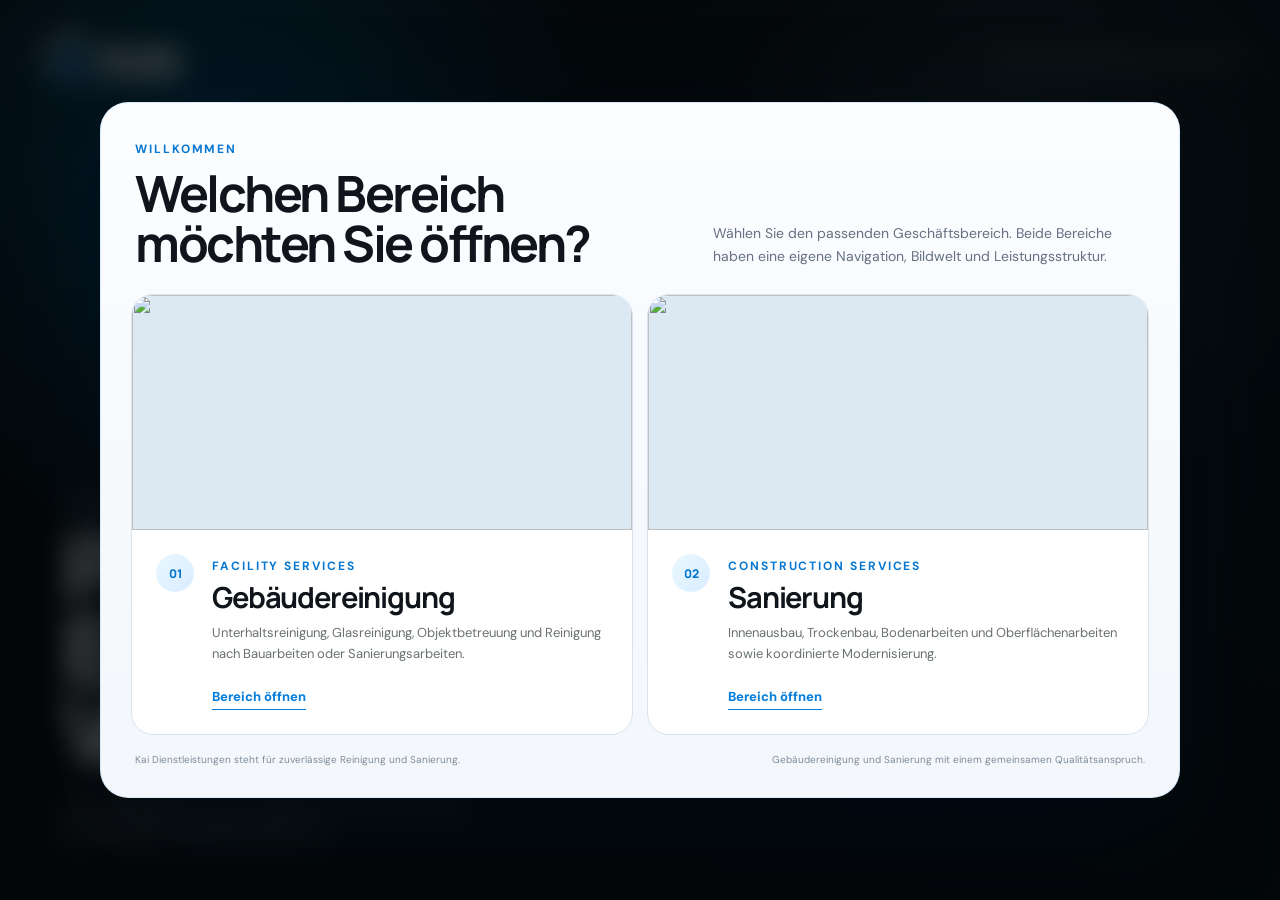
==== commit cbaa9587: "Remove hyphenated wording from visible German copy" ====
--- a/index.html
+++ b/index.html
@@ -46,7 +46,7 @@
             <div>
               <span class="kicker">Facility Services</span>
               <h2>Gebäudereinigung</h2>
-              <p>Unterhaltsreinigung, Glasreinigung, Objektbetreuung und Reinigung nach Bau- oder Sanierungsarbeiten.</p>
+              <p>Unterhaltsreinigung, Glasreinigung, Objektbetreuung und Reinigung nach Bauarbeiten oder Sanierungsarbeiten.</p>
               <span class="area-choice-link">Bereich öffnen</span>
             </div>
           </div>
@@ -61,7 +61,7 @@
             <div>
               <span class="kicker">Construction Services</span>
               <h2>Sanierung</h2>
-              <p>Innenausbau, Trockenbau, Boden- und Oberflächenarbeiten sowie koordinierte Modernisierung.</p>
+              <p>Innenausbau, Trockenbau, Bodenarbeiten und Oberflächenarbeiten sowie koordinierte Modernisierung.</p>
               <span class="area-choice-link">Bereich öffnen</span>
             </div>
           </div>
--- a/styles.css
+++ b/styles.css
@@ -596,3 +596,178 @@
     linear-gradient(90deg,rgba(26,17,13,.88) 0%,rgba(26,17,13,.67) 43%,rgba(26,17,13,.24) 72%,rgba(26,17,13,.08) 100%),
     linear-gradient(180deg,rgba(0,0,0,.05) 0%,rgba(0,0,0,.30) 100%);
 }
+
+/* Kai Dienstleistungen brand refresh */
+:root{
+  --ink:#080b10;
+  --paper:#f4f7fb;
+  --white:#ffffff;
+  --muted:#5f6978;
+  --line:#d8e0ea;
+  --lime:#0797ff;
+  --lime-dark:#005fc7;
+  --terracotta:#0b83ea;
+  --sand:#e9f4ff;
+  --kai-blue:#0797ff;
+  --kai-blue-2:#0066db;
+  --kai-blue-soft:#eaf6ff;
+  --kai-silver:#b9c4d0;
+  --kai-dark:#080b10;
+  --shadow:0 24px 70px rgba(4,28,58,.12);
+}
+body{background:var(--paper);color:#10151c}
+.section.white{background:#fff}
+.section.soft{background:#edf3f9}
+.section.dark{background:linear-gradient(145deg,#07090d 0%,#0b1119 62%,#071b2c 100%)}
+.kicker{color:#0878d2}
+.kicker.light{color:rgba(255,255,255,.7)}
+.body-lg,.body-md,.small{color:var(--muted)}
+.scroll-progress{background:linear-gradient(90deg,#08b8ff,#057fff,#005fd0);box-shadow:0 0 14px rgba(7,151,255,.7)}
+
+.nav-shell{
+  min-height:72px;
+  padding:8px 12px 8px 14px;
+  background:rgba(8,11,16,.97);
+  border-color:rgba(83,177,255,.26);
+  box-shadow:0 16px 46px rgba(0,0,0,.28),inset 0 1px 0 rgba(255,255,255,.04);
+}
+.brand-logo{display:flex;align-items:center;line-height:0}
+.brand-logo img{width:auto;height:46px;max-width:250px;object-fit:contain}
+.nav-links a{color:rgba(255,255,255,.73)}
+.nav-links a:hover{color:#fff;background:rgba(7,151,255,.12)}
+.nav-links .nav-cta{
+  color:#fff;
+  background:linear-gradient(135deg,#0aafff,#077fea 58%,#005fc7);
+  box-shadow:0 8px 25px rgba(4,130,238,.28);
+}
+.nav-links .nav-cta:hover{background:linear-gradient(135deg,#20b7ff,#0b88f5 58%,#0066d7)}
+
+.btn.lime{
+  color:#fff;
+  background:linear-gradient(135deg,#0aafff,#077fea 58%,#005fc7);
+  box-shadow:0 12px 30px rgba(7,127,234,.25)
+}
+.btn.dark{background:#080b10;color:#fff}
+.btn.outline-dark{border-color:#c9d5e2}
+.btn.outline-dark:hover{border-color:#0797ff;color:#056fc5}
+.pill{border-color:rgba(93,185,255,.36);background:rgba(3,115,207,.08)}
+
+.landing-page{background:#06090e}
+.landing-backdrop{
+  background:
+    linear-gradient(90deg,rgba(4,8,14,.94),rgba(5,18,32,.60)),
+    url("https://images.pexels.com/photos/15062161/pexels-photo-15062161.jpeg?auto=compress&cs=tinysrgb&w=1800") center/cover no-repeat
+}
+.landing-backdrop:after{
+  background:
+    radial-gradient(circle at 18% 20%,rgba(0,157,255,.32),transparent 30%),
+    radial-gradient(circle at 78% 22%,rgba(183,205,226,.12),transparent 25%),
+    linear-gradient(180deg,transparent 42%,rgba(3,7,12,.76))
+}
+.landing-brand .brand-logo img{height:58px}
+.landing-label{color:rgba(255,255,255,.68)}
+.area-modal{background:rgba(3,7,12,.70)}
+.area-modal-panel{
+  background:linear-gradient(180deg,#fbfdff 0%,#f3f7fb 100%);
+  border-color:rgba(100,175,235,.22);
+  box-shadow:0 36px 110px rgba(0,13,29,.42)
+}
+.area-modal-head p{color:#657080}
+.area-choice{
+  border-color:#d9e3ed;
+  box-shadow:0 1px 0 rgba(255,255,255,.8) inset;
+}
+.area-choice:hover{
+  border-color:#68b8f1;
+  box-shadow:0 24px 54px rgba(8,93,158,.14)
+}
+.area-choice-cleaning:hover,.area-choice-renovation:hover{border-color:#68b8f1}
+.area-choice-index,
+.area-choice-cleaning .area-choice-index,
+.area-choice-renovation .area-choice-index{
+  background:linear-gradient(135deg,#eaf7ff,#d9edff);
+  color:#0477cf
+}
+.area-choice-cleaning .area-choice-link,.area-choice-renovation .area-choice-link{color:#067edb}
+.area-choice-media{background:#dce9f3}
+.area-modal-foot{color:#7f8b98}
+
+.cleaning-theme,.renovation-theme{
+  --area-accent:#0797ff;
+  --area-dark:#071c2e;
+  --paper:#f4f7fb
+}
+.cleaning-theme .brand-box,.renovation-theme .brand-box,
+.cleaning-theme .nav-cta,.renovation-theme .nav-cta,
+.cleaning-theme .btn.lime,.renovation-theme .btn.lime{
+  background:linear-gradient(135deg,#0aafff,#077fea 58%,#005fc7);
+  color:#fff
+}
+.renovation-theme .section.soft{background:#edf3f9}
+.renovation-theme .kicker:not(.light){color:#0878d2}
+.cleaning-theme .service-card:hover,.renovation-theme .service-card:hover{
+  border-color:#86c9f6;
+  box-shadow:0 20px 55px rgba(8,111,190,.12)
+}
+.cleaning-theme .big-banner,.renovation-theme .big-banner,.big-banner.reno,.big-banner{
+  color:#fff;
+  background:
+    radial-gradient(circle at 80% 10%,rgba(255,255,255,.20),transparent 26%),
+    linear-gradient(135deg,#0aafff 0%,#087fe8 52%,#005fc7 100%);
+  box-shadow:0 30px 70px rgba(0,94,184,.23)
+}
+.big-banner .kicker{color:rgba(255,255,255,.76)}
+.big-banner p{color:rgba(255,255,255,.82)}
+.big-banner .btn.dark{background:#080b10;border:1px solid rgba(255,255,255,.14)}
+.cleaning-theme .inner-hero:before,.renovation-theme .inner-hero:before{
+  background:
+    linear-gradient(90deg,rgba(4,8,14,.92) 0%,rgba(5,17,29,.70) 43%,rgba(2,73,126,.25) 73%,rgba(0,0,0,.10) 100%),
+    linear-gradient(180deg,rgba(0,0,0,.04) 0%,rgba(0,0,0,.38) 100%)
+}
+.hero-copy .display{text-shadow:0 5px 30px rgba(0,0,0,.23)}
+.audience-card,.cleaning-theme .audience-card,.renovation-theme .audience-card{
+  background:linear-gradient(145deg,#0c1118,#0b1a27);
+  border-color:rgba(78,168,235,.18)
+}
+.audience-card:hover{border-color:rgba(80,185,255,.42)}
+.stats-strip{border-bottom-color:#d8e2ec}
+.stat-intro,.stat{border-right-color:#d8e2ec}
+.service-card,.case-card,.feature-copy{
+  border-color:#d9e2eb;
+  box-shadow:0 1px 0 rgba(255,255,255,.82) inset
+}
+.service-card .service-num,.process-step .step,.case-copy .tag{color:#0878d2}
+.process-grid{border-top-color:#bfcddd}
+.process-step{border-right-color:#d4e0eb}
+.benefit{border-top-color:#d7e2ec}
+.feature-photo{box-shadow:0 24px 65px rgba(12,47,81,.12)}
+.case-card{transition:transform .28s ease,box-shadow .28s ease,border-color .28s ease}
+.case-card:hover{transform:translateY(-4px);border-color:#83c6f2;box-shadow:0 20px 50px rgba(8,100,168,.12)}
+.faq-list,details{border-color:#c9d7e4}
+.contact-data div{border-color:#cbd9e5}
+.field input,.field select,.field textarea{border-color:#d1dce7}
+.field input:focus,.field select:focus,.field textarea:focus{
+  border-color:#0797ff;
+  box-shadow:0 0 0 4px rgba(7,151,255,.10)
+}
+.toast{background:#080b10;border:1px solid rgba(7,151,255,.24)}
+.footer{
+  background:
+    radial-gradient(circle at 18% 0%,rgba(5,108,194,.19),transparent 32%),
+    #06090e
+}
+.footer .brand-logo img{height:58px}
+.footer-bottom{border-top-color:rgba(109,190,255,.14)}
+.footer-col a:hover{color:#65c4ff}
+.section-heading.motion-heading:after{background:linear-gradient(90deg,#0797ff,transparent);opacity:.34}
+
+@media(max-width:800px){
+  .nav-links{background:#080b10;border-color:rgba(62,165,240,.22)}
+  .brand-logo img{height:42px;max-width:210px}
+}
+@media(max-width:620px){
+  .nav-shell{min-height:66px}
+  .brand-logo img{height:38px;max-width:185px}
+  .landing-brand .brand-logo img{height:46px}
+  .footer .brand-logo img{height:50px}
+}
